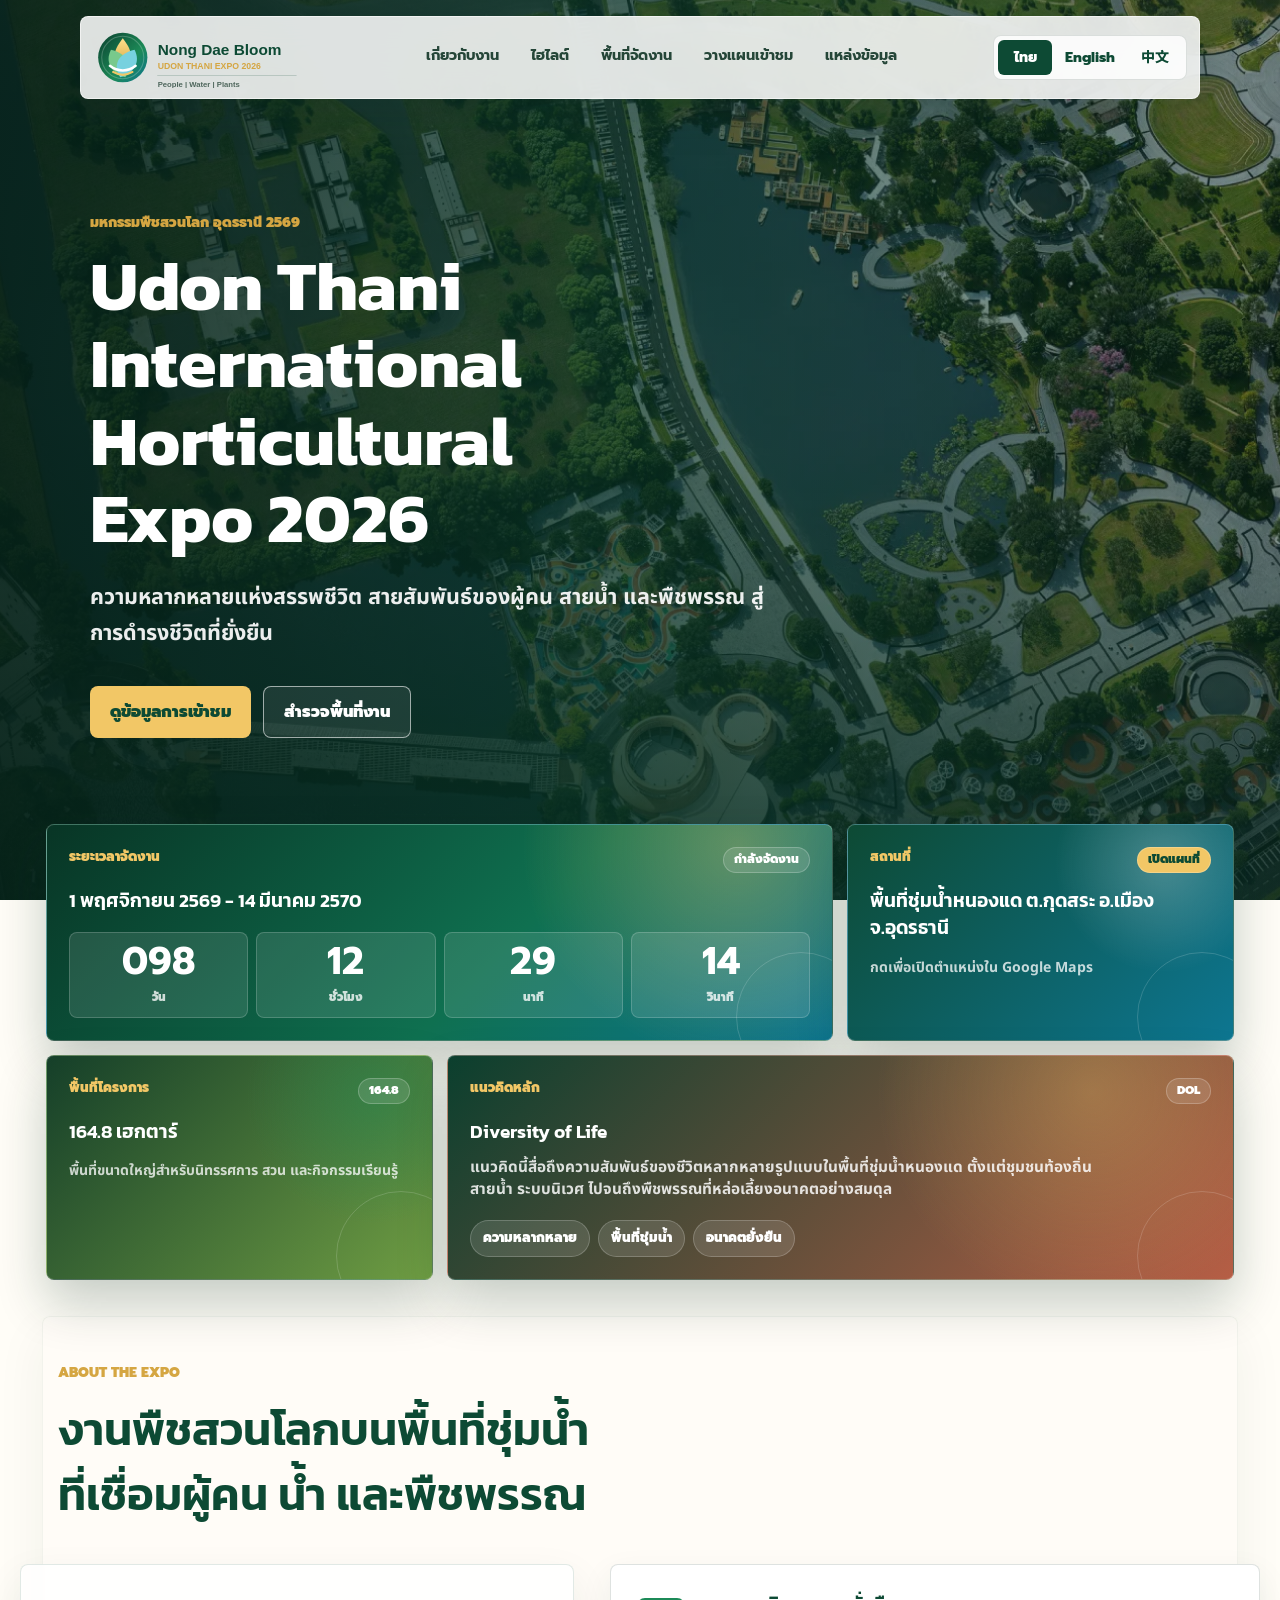
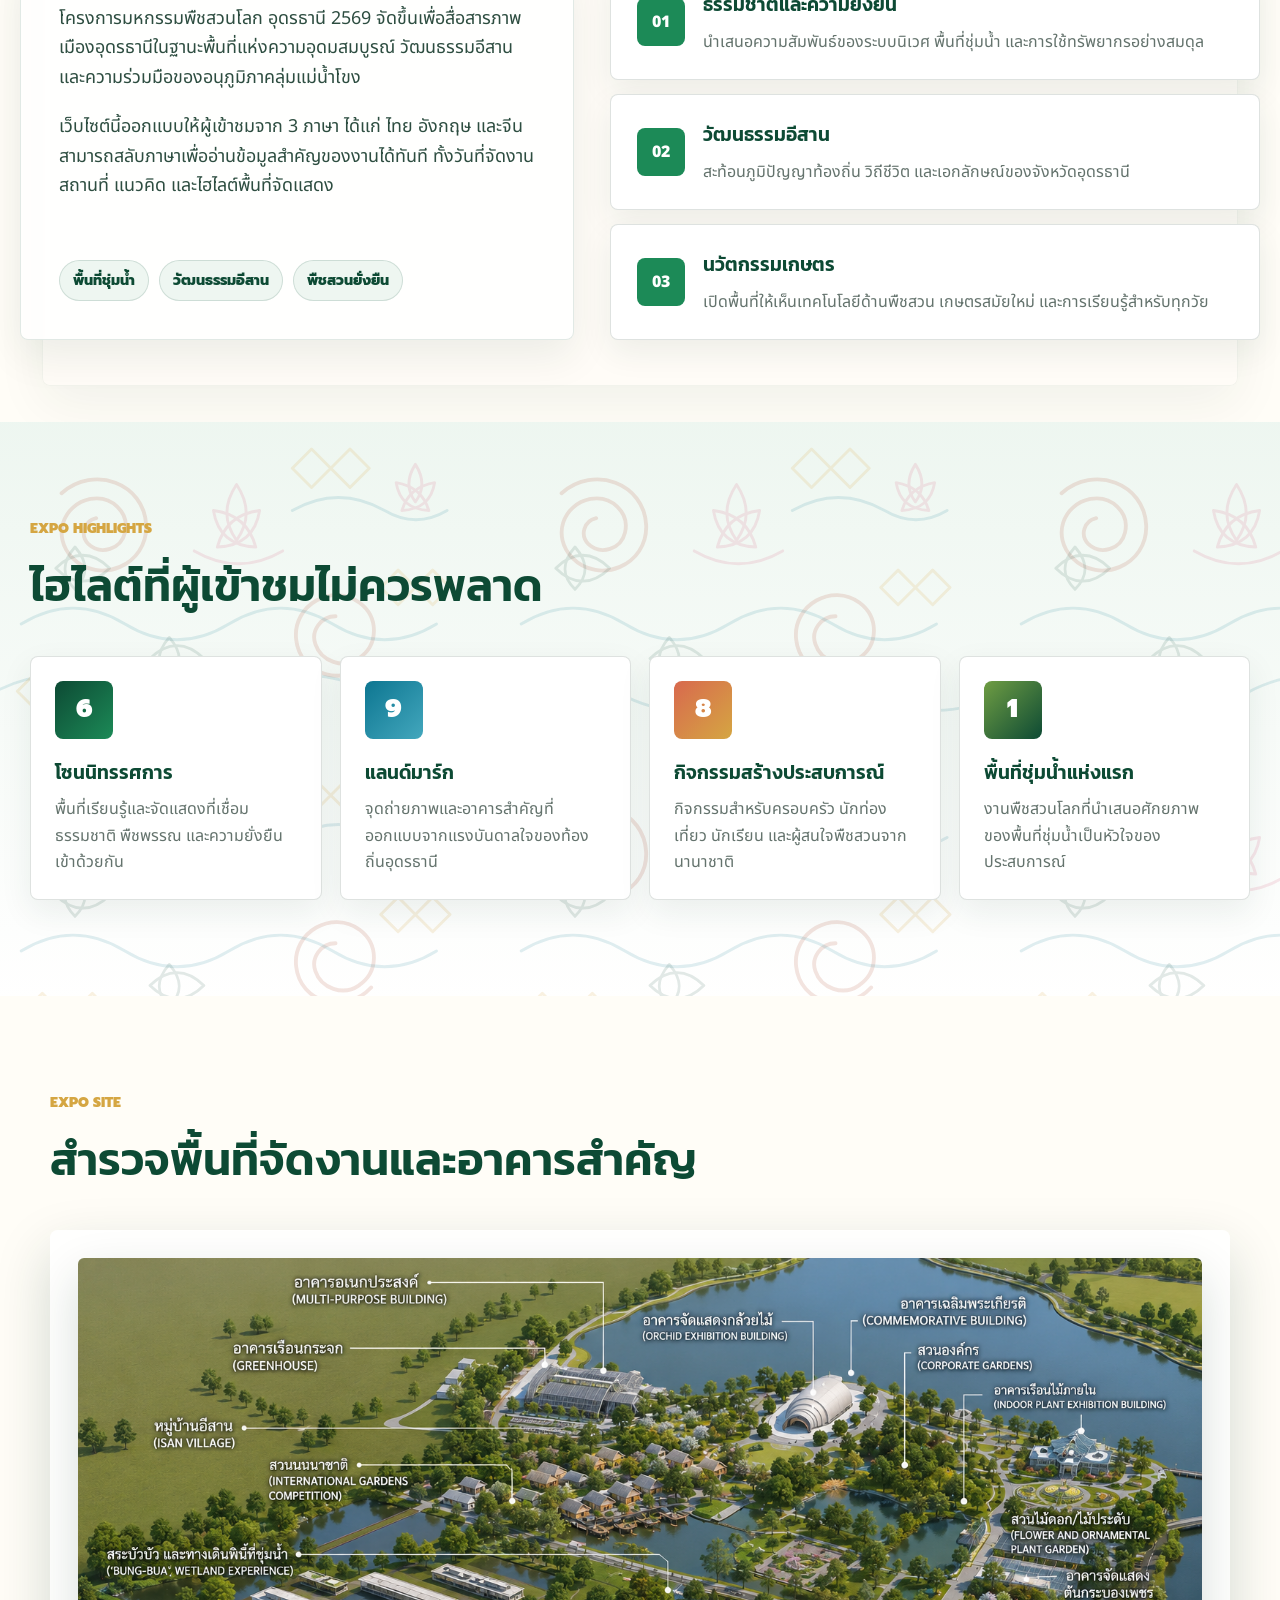
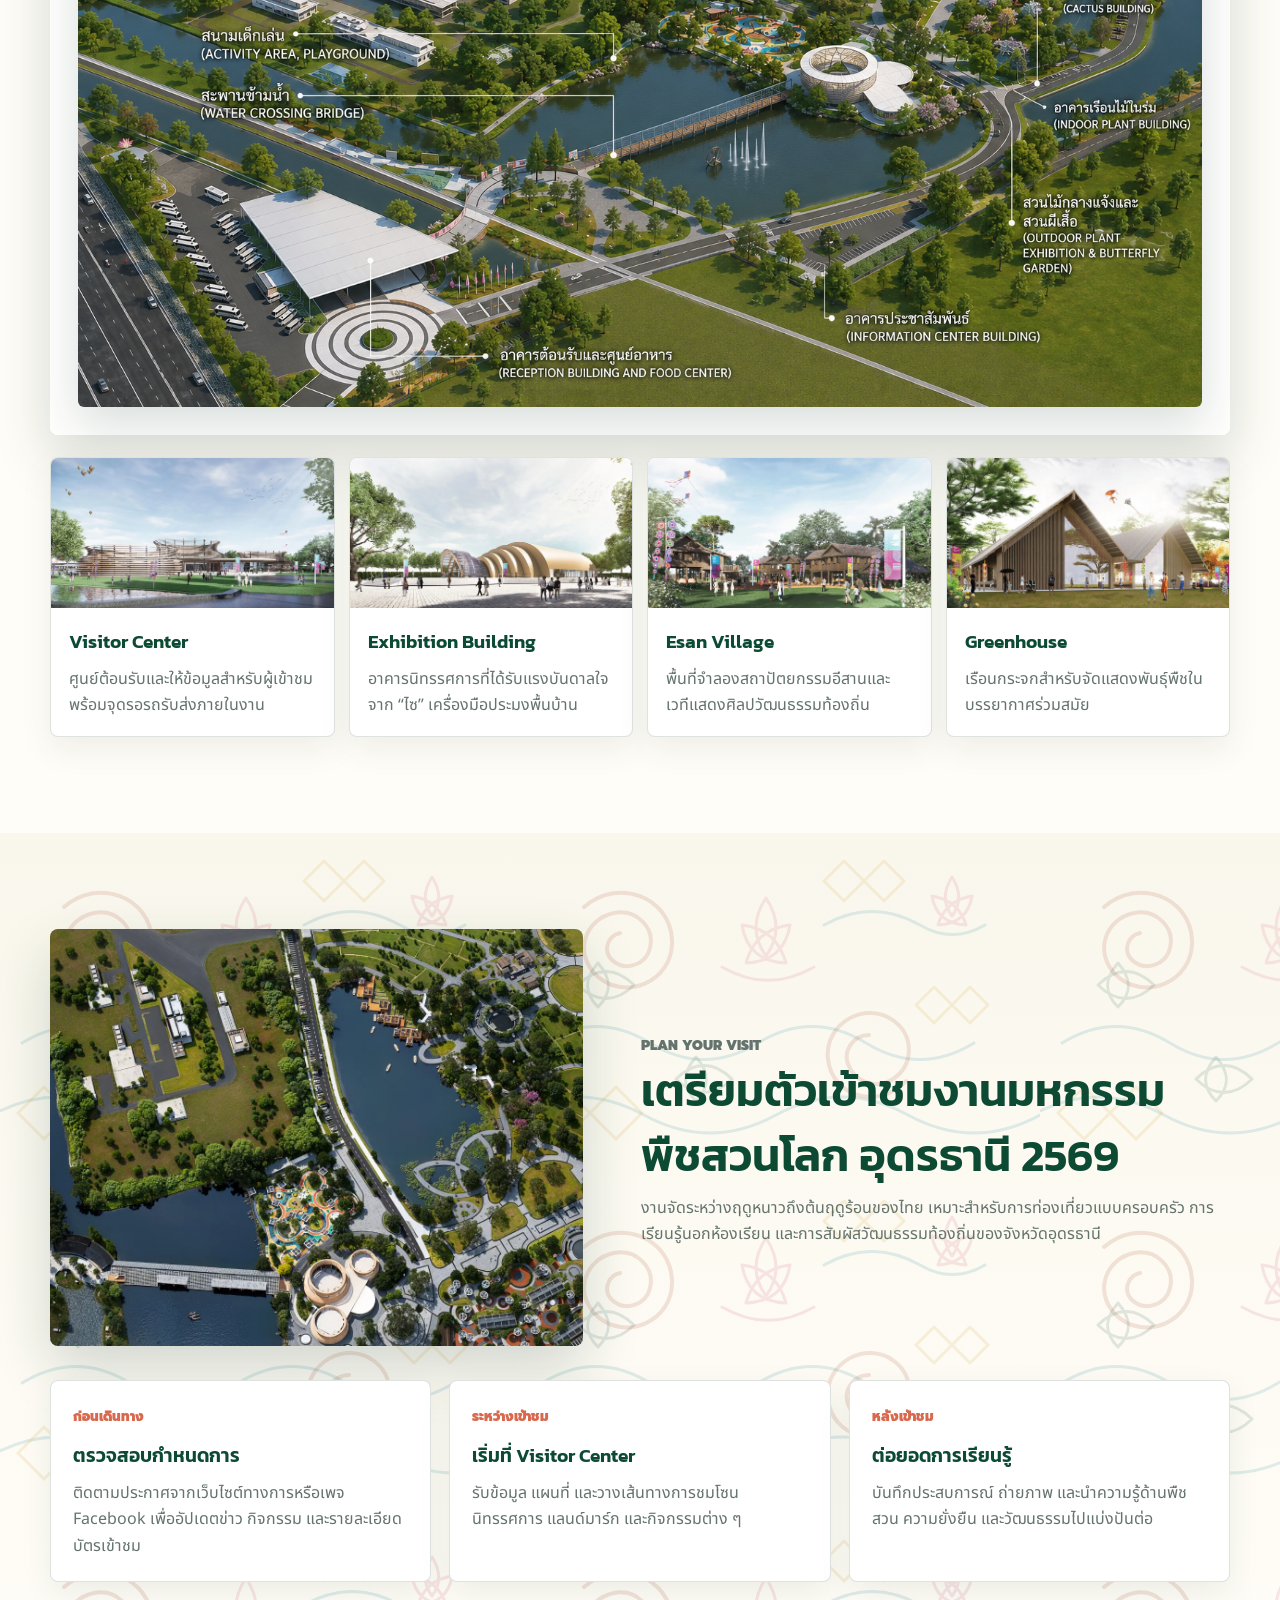
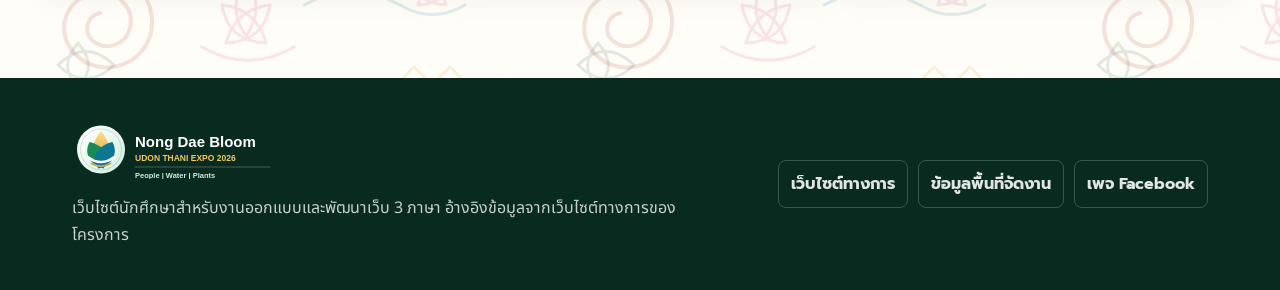
==== index.html @ 2f369639 "Initial Udon Thani Expo website" ====
<!DOCTYPE html>
<html lang="th">
<head>
  <meta charset="UTF-8">
  <meta name="viewport" content="width=device-width, initial-scale=1.0">
  <meta name="description" content="Udon Thani International Horticultural Expo 2026 multilingual student website">
  <title>Udon Thani International Horticultural Expo 2026</title>
  <link rel="icon" href="assets/brand-mark.svg">
  <link rel="preconnect" href="https://fonts.googleapis.com">
  <link rel="preconnect" href="https://fonts.gstatic.com" crossorigin>
  <link href="https://fonts.googleapis.com/css2?family=Kanit:wght@400;500;600;700;800&family=Noto+Sans+SC:wght@400;500;700;900&family=Noto+Sans+Thai:wght@400;500;700;900&family=Prompt:wght@400;500;600;700;800&display=swap" rel="stylesheet">
  <link rel="stylesheet" href="style.css">
</head>
<body>
  <header class="site-header">
    <nav class="nav-shell" aria-label="Main navigation">
      <a class="brand" href="#home" aria-label="Udon Thani Expo 2026">
        <img src="assets/brand-logo.svg" alt="Nong Dae Bloom Udon Thani Expo 2026 logo">
      </a>

      <input class="nav-toggle" type="checkbox" id="nav-toggle" aria-label="Toggle menu">
      <label class="nav-toggle-button" for="nav-toggle" aria-hidden="true">
        <span></span>
        <span></span>
        <span></span>
      </label>

      <div class="nav-panel">
        <a href="#about" data-i18n="navAbout">เกี่ยวกับงาน</a>
        <a href="#highlights" data-i18n="navHighlights">ไฮไลต์</a>
        <a href="#site" data-i18n="navSite">พื้นที่จัดงาน</a>
        <a href="#visit" data-i18n="navVisit">วางแผนเข้าชม</a>
        <a href="#sources" data-i18n="navSources">แหล่งข้อมูล</a>
      </div>

      <div class="language-switch" aria-label="Language switcher">
        <button class="lang-btn active" type="button" data-lang="th">ไทย</button>
        <button class="lang-btn" type="button" data-lang="en">English</button>
        <button class="lang-btn" type="button" data-lang="zh">中文</button>
      </div>
    </nav>
  </header>

  <main id="home">
    <section class="hero" aria-labelledby="hero-title">
      <picture>
        <img class="hero-bg" src="assets/banner-03.webp" alt="Aerial view of Udon Thani Expo 2026 garden site">
      </picture>
      <div class="hero-overlay"></div>
      <div class="hero-content">
        <p class="eyebrow" data-i18n="heroEyebrow">มหกรรมพืชสวนโลก อุดรธานี 2569</p>
        <h1 id="hero-title" data-i18n="heroTitle">Udon Thani International Horticultural Expo 2026</h1>
        <p class="hero-lead" data-i18n="heroLead">ความหลากหลายแห่งสรรพชีวิต สายสัมพันธ์ของผู้คน สายน้ำ และพืชพรรณ สู่การดำรงชีวิตที่ยั่งยืน</p>
        <div class="hero-actions">
          <a class="primary-action" href="#visit" data-i18n="heroCta">ดูข้อมูลการเข้าชม</a>
          <a class="secondary-action" href="#site" data-i18n="heroCta2">สำรวจพื้นที่งาน</a>
        </div>
      </div>
    </section>

    <section class="quick-facts" aria-label="Key facts">
      <article class="fact-card countdown-card">
        <div class="fact-topline">
          <span class="fact-kicker" data-i18n="factDateLabel">ระยะเวลาจัดงาน</span>
          <span class="fact-badge" data-i18n="countdownStatusUpcoming">นับถอยหลัง</span>
        </div>
        <strong class="fact-title" data-i18n="factDate">1 พฤศจิกายน 2569 - 14 มีนาคม 2570</strong>
        <div class="countdown-grid" aria-live="polite">
          <div>
            <strong id="count-days">000</strong>
            <span data-i18n="countdownDays">วัน</span>
          </div>
          <div>
            <strong id="count-hours">00</strong>
            <span data-i18n="countdownHours">ชั่วโมง</span>
          </div>
          <div>
            <strong id="count-minutes">00</strong>
            <span data-i18n="countdownMinutes">นาที</span>
          </div>
          <div>
            <strong id="count-seconds">00</strong>
            <span data-i18n="countdownSeconds">วินาที</span>
          </div>
        </div>
      </article>
      <a class="fact-card map-fact" href="https://www.google.com/maps/search/?api=1&query=17.4587795648429,102.79612788910042" target="_blank" rel="noopener" aria-label="Open Nong Dae wetland location in Google Maps">
        <div class="fact-topline">
          <span class="fact-kicker" data-i18n="factPlaceLabel">สถานที่</span>
          <span class="fact-badge map-badge" data-i18n="mapBadge">เปิดแผนที่</span>
        </div>
        <strong class="fact-title" data-i18n="factPlace">พื้นที่ชุ่มน้ำหนองแด ต.กุดสระ อ.เมือง จ.อุดรธานี</strong>
        <span class="fact-hint" data-i18n="mapHint">กดเพื่อเปิดตำแหน่งใน Google Maps</span>
      </a>
      <article class="fact-card area-fact">
        <div class="fact-topline">
          <span class="fact-kicker" data-i18n="factAreaLabel">พื้นที่โครงการ</span>
          <span class="fact-mark">164.8</span>
        </div>
        <strong class="fact-title" data-i18n="factArea">164.8 เฮกตาร์</strong>
        <span class="fact-hint" data-i18n="areaHint">พื้นที่ขนาดใหญ่สำหรับนิทรรศการ สวน และกิจกรรมเรียนรู้</span>
      </article>
      <article class="fact-card theme-fact">
        <div class="fact-topline">
          <span class="fact-kicker" data-i18n="factThemeLabel">แนวคิดหลัก</span>
          <span class="fact-mark">DOL</span>
        </div>
        <strong class="fact-title" data-i18n="factTheme">Diversity of Life</strong>
        <span class="fact-hint" data-i18n="themeHint">ผู้คน สายน้ำ และพืชพรรณ อยู่ร่วมกันอย่างยั่งยืน</span>
        <div class="theme-points" aria-label="Theme keywords">
          <span data-i18n="themePoint1">ความหลากหลาย</span>
          <span data-i18n="themePoint2">พื้นที่ชุ่มน้ำ</span>
          <span data-i18n="themePoint3">อนาคตยั่งยืน</span>
        </div>
      </article>
    </section>

    <section id="about" class="section about-section">
      <div class="section-heading">
        <p class="eyebrow" data-i18n="aboutEyebrow">About the Expo</p>
        <h2 data-i18n="aboutTitle">งานพืชสวนโลกบนพื้นที่ชุ่มน้ำที่เชื่อมผู้คน น้ำ และพืชพรรณ</h2>
      </div>
      <div class="about-grid">
        <div class="about-copy">
          <p data-i18n="aboutBody1">โครงการมหกรรมพืชสวนโลก อุดรธานี 2569 จัดขึ้นเพื่อสื่อสารภาพเมืองอุดรธานีในฐานะพื้นที่แห่งความอุดมสมบูรณ์ วัฒนธรรมอีสาน และความร่วมมือของอนุภูมิภาคลุ่มแม่น้ำโขง</p>
          <p data-i18n="aboutBody2">เว็บไซต์นี้ออกแบบให้ผู้เข้าชมจาก 3 ภาษา ได้แก่ ไทย อังกฤษ และจีน สามารถสลับภาษาเพื่ออ่านข้อมูลสำคัญของงานได้ทันที ทั้งวันที่จัดงาน สถานที่ แนวคิด และไฮไลต์พื้นที่จัดแสดง</p>
          <div class="about-tags" aria-label="About keywords">
            <span data-i18n="aboutTag1">พื้นที่ชุ่มน้ำ</span>
            <span data-i18n="aboutTag2">วัฒนธรรมอีสาน</span>
            <span data-i18n="aboutTag3">พืชสวนยั่งยืน</span>
          </div>
        </div>
        <div class="mission-list" aria-label="Expo mission">
          <div>
            <span>01</span>
            <strong data-i18n="mission1Title">ธรรมชาติและความยั่งยืน</strong>
            <p data-i18n="mission1Body">นำเสนอความสัมพันธ์ของระบบนิเวศ พื้นที่ชุ่มน้ำ และการใช้ทรัพยากรอย่างสมดุล</p>
          </div>
          <div>
            <span>02</span>
            <strong data-i18n="mission2Title">วัฒนธรรมอีสาน</strong>
            <p data-i18n="mission2Body">สะท้อนภูมิปัญญาท้องถิ่น วิถีชีวิต และเอกลักษณ์ของจังหวัดอุดรธานี</p>
          </div>
          <div>
            <span>03</span>
            <strong data-i18n="mission3Title">นวัตกรรมเกษตร</strong>
            <p data-i18n="mission3Body">เปิดพื้นที่ให้เห็นเทคโนโลยีด้านพืชสวน เกษตรสมัยใหม่ และการเรียนรู้สำหรับทุกวัย</p>
          </div>
        </div>
      </div>
    </section>

    <section id="highlights" class="section highlights-section">
      <div class="section-heading">
        <p class="eyebrow" data-i18n="highlightEyebrow">Expo Highlights</p>
        <h2 data-i18n="highlightTitle">ไฮไลต์ที่ผู้เข้าชมไม่ควรพลาด</h2>
      </div>
      <div class="highlight-grid">
        <article class="feature-card">
          <span class="feature-icon">6</span>
          <h3 data-i18n="feature1Title">โซนนิทรรศการ</h3>
          <p data-i18n="feature1Body">พื้นที่เรียนรู้และจัดแสดงที่เชื่อมธรรมชาติ พืชพรรณ และความยั่งยืนเข้าด้วยกัน</p>
        </article>
        <article class="feature-card">
          <span class="feature-icon">9</span>
          <h3 data-i18n="feature2Title">แลนด์มาร์ก</h3>
          <p data-i18n="feature2Body">จุดถ่ายภาพและอาคารสำคัญที่ออกแบบจากแรงบันดาลใจของท้องถิ่นอุดรธานี</p>
        </article>
        <article class="feature-card">
          <span class="feature-icon">8</span>
          <h3 data-i18n="feature3Title">กิจกรรมสร้างประสบการณ์</h3>
          <p data-i18n="feature3Body">กิจกรรมสำหรับครอบครัว นักท่องเที่ยว นักเรียน และผู้สนใจพืชสวนจากนานาชาติ</p>
        </article>
        <article class="feature-card">
          <span class="feature-icon">1</span>
          <h3 data-i18n="feature4Title">พื้นที่ชุ่มน้ำแห่งแรก</h3>
          <p data-i18n="feature4Body">งานพืชสวนโลกที่นำเสนอศักยภาพของพื้นที่ชุ่มน้ำเป็นหัวใจของประสบการณ์</p>
        </article>
      </div>
    </section>

    <section id="site" class="section site-section">
      <div class="section-heading">
        <p class="eyebrow" data-i18n="siteEyebrow">Expo Site</p>
        <h2 data-i18n="siteTitle">สำรวจพื้นที่จัดงานและอาคารสำคัญ</h2>
      </div>
      <div class="site-layout">
        <figure class="map-panel official-map-panel" aria-label="Udon Thani Expo 2026 site map">
          <img
            class="zoomable-image map-image"
            id="expo-map-image"
            src="assets/expo-map-th.png"
            data-map-th="assets/expo-map-th.png"
            data-map-en="assets/expo-map-en.png"
            data-map-zh="assets/expo-map-zh.png"
            sizes="(max-width: 760px) 92vw, 1220px"
            alt="Official Udon Thani Expo 2026 annotated site map"
          >
        </figure>
        <div class="place-list">
          <article>
            <img class="zoomable-image" src="assets/point1.webp" alt="Visitor Center">
            <div>
              <h3 data-i18n="place1Title">Visitor Center</h3>
              <p data-i18n="place1Body">ศูนย์ต้อนรับและให้ข้อมูลสำหรับผู้เข้าชม พร้อมจุดรอรถรับส่งภายในงาน</p>
            </div>
          </article>
          <article>
            <img class="zoomable-image" src="assets/point3.webp" alt="Exhibition Building">
            <div>
              <h3 data-i18n="place2Title">Exhibition Building</h3>
              <p data-i18n="place2Body">อาคารนิทรรศการที่ได้รับแรงบันดาลใจจาก “ไซ” เครื่องมือประมงพื้นบ้าน</p>
            </div>
          </article>
          <article>
            <img class="zoomable-image" src="assets/point4.webp" alt="Esan Village">
            <div>
              <h3 data-i18n="place3Title">Esan Village</h3>
              <p data-i18n="place3Body">พื้นที่จำลองสถาปัตยกรรมอีสานและเวทีแสดงศิลปวัฒนธรรมท้องถิ่น</p>
            </div>
          </article>
          <article>
            <img class="zoomable-image" src="assets/point6.webp" alt="Greenhouse">
            <div>
              <h3 data-i18n="place4Title">Greenhouse</h3>
              <p data-i18n="place4Body">เรือนกระจกสำหรับจัดแสดงพันธุ์พืชในบรรยากาศร่วมสมัย</p>
            </div>
          </article>
        </div>
      </div>
    </section>

    <section id="visit" class="section visit-section">
      <div class="visit-banner">
        <img class="zoomable-image" src="assets/banner-03.webp" alt="Udon Thani Expo garden and architecture">
        <div>
          <p class="eyebrow" data-i18n="visitEyebrow">Plan Your Visit</p>
          <h2 data-i18n="visitTitle">เตรียมตัวเข้าชมงานมหกรรมพืชสวนโลก อุดรธานี 2569</h2>
          <p data-i18n="visitBody">งานจัดระหว่างฤดูหนาวถึงต้นฤดูร้อนของไทย เหมาะสำหรับการท่องเที่ยวแบบครอบครัว การเรียนรู้นอกห้องเรียน และการสัมผัสวัฒนธรรมท้องถิ่นของจังหวัดอุดรธานี</p>
        </div>
      </div>
      <div class="timeline-grid">
        <article>
          <span data-i18n="timeline1Label">ก่อนเดินทาง</span>
          <h3 data-i18n="timeline1Title">ตรวจสอบกำหนดการ</h3>
          <p data-i18n="timeline1Body">ติดตามประกาศจากเว็บไซต์ทางการหรือเพจ Facebook เพื่ออัปเดตข่าว กิจกรรม และรายละเอียดบัตรเข้าชม</p>
        </article>
        <article>
          <span data-i18n="timeline2Label">ระหว่างเข้าชม</span>
          <h3 data-i18n="timeline2Title">เริ่มที่ Visitor Center</h3>
          <p data-i18n="timeline2Body">รับข้อมูล แผนที่ และวางเส้นทางการชมโซนนิทรรศการ แลนด์มาร์ก และกิจกรรมต่าง ๆ</p>
        </article>
        <article>
          <span data-i18n="timeline3Label">หลังเข้าชม</span>
          <h3 data-i18n="timeline3Title">ต่อยอดการเรียนรู้</h3>
          <p data-i18n="timeline3Body">บันทึกประสบการณ์ ถ่ายภาพ และนำความรู้ด้านพืชสวน ความยั่งยืน และวัฒนธรรมไปแบ่งปันต่อ</p>
        </article>
      </div>
    </section>
  </main>

  <footer id="sources" class="site-footer">
    <div>
      <img src="assets/brand-logo-light.svg" alt="Nong Dae Bloom Udon Thani Expo 2026 logo">
      <p data-i18n="footerText">เว็บไซต์นักศึกษาสำหรับงานออกแบบและพัฒนาเว็บ 3 ภาษา อ้างอิงข้อมูลจากเว็บไซต์ทางการของโครงการ</p>
    </div>
    <nav aria-label="Reference links">
      <a href="https://udonthaniexpo2026.com/" target="_blank" rel="noopener" data-i18n="sourceOfficial">เว็บไซต์ทางการ</a>
      <a href="https://udonthaniexpo2026.com/exposite" target="_blank" rel="noopener" data-i18n="sourceMap">ข้อมูลพื้นที่จัดงาน</a>
      <a href="https://www.facebook.com/profile.php?id=100083286131946" target="_blank" rel="noopener" data-i18n="sourceFacebook">เพจ Facebook</a>
    </nav>
  </footer>

  <div class="image-lightbox" id="image-lightbox" aria-hidden="true" role="dialog" aria-label="Image preview">
    <button class="lightbox-close" type="button" aria-label="Close image preview">×</button>
    <figure class="lightbox-panel">
      <div class="lightbox-image-wrap">
        <img id="lightbox-image" src="" alt="">
      </div>
      <figcaption id="lightbox-caption"></figcaption>
    </figure>
  </div>

  <script src="script.js"></script>
</body>
</html>
---- style.css ----
:root {
  --forest: #0d4a34;
  --leaf: #1c8a57;
  --moss: #6f9d43;
  --gold: #d5a642;
  --sun: #f2c766;
  --water: #0d7691;
  --coral: #d8694e;
  --ink: #173125;
  --muted: #64736d;
  --paper: #fffdf7;
  --mist: #edf6f0;
  --line: rgba(23, 49, 37, 0.14);
  --shadow: 0 22px 55px rgba(12, 51, 38, 0.18);
  --font-body: "Noto Sans Thai", "Noto Sans SC", "Segoe UI", Arial, sans-serif;
  --font-heading: "Kanit", "Noto Sans Thai", "Noto Sans SC", sans-serif;
  --font-ui: "Prompt", "Noto Sans Thai", "Noto Sans SC", sans-serif;
  --udon-pattern: url("assets/udon-pattern.svg");
}

* {
  box-sizing: border-box;
}

html {
  scroll-behavior: smooth;
}

body {
  margin: 0;
  color: var(--ink);
  background: var(--paper);
  background-image: var(--udon-pattern), linear-gradient(180deg, #fffdf7 0%, #f7f8ee 48%, #fffdf7 100%);
  background-attachment: fixed;
  background-size: 520px 340px, auto;
  font-family: var(--font-body);
  line-height: 1.65;
  letter-spacing: 0;
}

img {
  display: block;
  max-width: 100%;
}

.zoomable-image {
  cursor: zoom-in;
}

a {
  color: inherit;
  text-decoration: none;
}

button {
  font: inherit;
}

.site-header {
  position: fixed;
  top: 0;
  left: 0;
  right: 0;
  z-index: 20;
  padding: 16px clamp(16px, 4vw, 56px);
  transition: transform 0.32s ease, padding 0.24s ease;
  will-change: transform;
}

.site-header.header-hidden {
  transform: translateY(calc(-100% - 18px));
}

.site-header.header-scrolled {
  padding-top: 10px;
  padding-bottom: 10px;
}

.nav-shell {
  display: grid;
  grid-template-columns: auto 1fr auto;
  align-items: center;
  gap: 18px;
  max-width: 1120px;
  margin: 0 auto;
  padding: 10px 12px;
  border: 1px solid rgba(255, 255, 255, 0.58);
  border-radius: 8px;
  background: rgba(255, 255, 255, 0.86);
  box-shadow: 0 18px 42px rgba(15, 44, 34, 0.14);
  backdrop-filter: blur(18px);
  transition: background 0.24s ease, box-shadow 0.24s ease, transform 0.24s ease;
}

.site-header.header-scrolled .nav-shell {
  background: rgba(255, 255, 255, 0.94);
  box-shadow: 0 12px 30px rgba(15, 44, 34, 0.18);
}

.brand img {
  width: 236px;
  height: auto;
}

.nav-panel {
  display: flex;
  justify-content: center;
  align-items: center;
  gap: clamp(12px, 2vw, 24px);
  color: #254638;
  font-family: var(--font-ui);
  font-size: 0.9rem;
  font-weight: 700;
}

.nav-panel a {
  padding: 8px 4px;
  border-bottom: 2px solid transparent;
  border-radius: 6px;
}

.nav-panel a:hover,
.nav-panel a:focus-visible {
  border-color: var(--gold);
  color: var(--forest);
}

.language-switch {
  display: flex;
  align-items: center;
  gap: 4px;
  padding: 4px;
  border: 1px solid var(--line);
  border-radius: 8px;
  background: rgba(255, 255, 255, 0.82);
}

.lang-btn {
  min-width: 54px;
  min-height: 34px;
  padding: 6px 9px;
  border: 0;
  border-radius: 6px;
  color: var(--forest);
  background: transparent;
  font-family: var(--font-ui);
  font-size: 0.88rem;
  font-weight: 800;
  cursor: pointer;
}

.lang-btn.active,
.lang-btn:hover,
.lang-btn:focus-visible {
  color: #fff;
  background: var(--forest);
}

.nav-toggle,
.nav-toggle-button {
  display: none;
}

.hero {
  position: relative;
  min-height: 100vh;
  min-height: 100svh;
  display: flex;
  align-items: center;
  overflow: hidden;
  padding: 140px clamp(20px, 7vw, 96px) 90px;
  color: #fff;
  background: #092b1f;
}

.hero-bg,
.hero picture {
  position: absolute;
  inset: 0;
  width: 100%;
  height: 100%;
}

.hero-bg {
  object-fit: cover;
  object-position: center 48%;
  transform: scale(1.01);
}

.hero-overlay {
  position: absolute;
  inset: 0;
  background:
    linear-gradient(90deg, rgba(5, 34, 25, 0.88) 0%, rgba(8, 53, 39, 0.68) 45%, rgba(8, 46, 38, 0.28) 100%),
    linear-gradient(0deg, rgba(6, 35, 25, 0.76), rgba(6, 35, 25, 0.16) 50%);
}

.hero-content {
  position: relative;
  z-index: 1;
  width: min(720px, 100%);
}

.eyebrow {
  margin: 0 0 12px;
  color: var(--gold);
  font-family: var(--font-ui);
  font-size: 0.86rem;
  font-weight: 900;
  text-transform: uppercase;
}

.hero h1 {
  max-width: 820px;
  margin: 0;
  font-family: var(--font-heading);
  font-size: clamp(2.3rem, 5.5vw, 4.8rem);
  font-weight: 700;
  line-height: 1.1;
  text-wrap: balance;
}

.hero-lead {
  max-width: 680px;
  margin: 24px 0 0;
  color: rgba(255, 255, 255, 0.92);
  font-family: var(--font-body);
  font-size: clamp(1rem, 2vw, 1.35rem);
  font-weight: 700;
}

.hero-actions {
  display: flex;
  flex-wrap: wrap;
  gap: 12px;
  margin-top: 34px;
}

.primary-action,
.secondary-action {
  display: inline-flex;
  align-items: center;
  justify-content: center;
  min-height: 48px;
  padding: 12px 20px;
  border-radius: 8px;
  font-family: var(--font-ui);
  font-weight: 900;
}

.primary-action {
  color: var(--forest);
  background: var(--sun);
}

.secondary-action {
  color: #fff;
  border: 1px solid rgba(255, 255, 255, 0.58);
  background: rgba(255, 255, 255, 0.08);
}

.quick-facts {
  display: grid;
  grid-template-columns: 1fr 1fr 1fr;
  max-width: 1220px;
  gap: 14px;
  margin: -76px auto 0;
  position: relative;
  z-index: 3;
  padding: 0 clamp(16px, 4vw, 0px);
}

.fact-card {
  position: relative;
  min-height: 204px;
  overflow: hidden;
  padding: 22px;
  border: 1px solid rgba(255, 255, 255, 0.22);
  border-radius: 8px;
  color: #fff;
  background:
    radial-gradient(circle at top right, rgba(242, 199, 102, 0.22), transparent 34%),
    linear-gradient(135deg, #0b3f2e, #0d6244);
  box-shadow: 0 22px 50px rgba(8, 47, 34, 0.24);
}

.fact-card::after {
  content: "";
  position: absolute;
  right: -34px;
  bottom: -42px;
  width: 128px;
  height: 128px;
  border: 1px solid rgba(255, 255, 255, 0.16);
  border-radius: 50%;
}

.fact-topline {
  position: relative;
  z-index: 1;
  display: flex;
  align-items: flex-start;
  justify-content: space-between;
  gap: 12px;
  margin-bottom: 14px;
}

.fact-kicker,
.fact-badge,
.fact-mark,
.fact-hint,
.countdown-grid span {
  display: block;
  font-weight: 900;
}

.fact-kicker {
  color: var(--sun);
  font-family: var(--font-ui);
  font-size: 0.82rem;
}

.fact-badge,
.fact-mark {
  flex: none;
  padding: 6px 10px;
  border: 1px solid rgba(255, 255, 255, 0.22);
  border-radius: 999px;
  color: #fff;
  background: rgba(255, 255, 255, 0.12);
  font-family: var(--font-ui);
  font-size: 0.74rem;
  line-height: 1;
}

.fact-title {
  position: relative;
  z-index: 1;
  display: block;
  color: #fff;
  font-family: var(--font-heading);
  font-weight: 600;
  font-size: clamp(1rem, 1.45vw, 1.26rem);
  line-height: 1.48;
}

.fact-hint {
  position: relative;
  z-index: 1;
  margin-top: 16px;
  color: rgba(255, 255, 255, 0.76);
  font-size: 0.88rem;
  font-weight: 700;
  line-height: 1.45;
}

.countdown-card {
  grid-column: span 2;
  background:
    radial-gradient(circle at 88% 10%, rgba(242, 199, 102, 0.36), transparent 30%),
    linear-gradient(135deg, #083525, #0f7050 58%, #0d7691);
}

.map-fact {
  grid-column: 3;
}

.area-fact {
  grid-column: 1;
}

.theme-fact {
  grid-column: span 2;
}

.countdown-grid {
  position: relative;
  z-index: 1;
  display: grid;
  grid-template-columns: repeat(4, minmax(0, 1fr));
  gap: 8px;
  margin-top: 18px;
}

.countdown-grid div {
  min-width: 0;
  padding: 10px 8px;
  border: 1px solid rgba(255, 255, 255, 0.18);
  border-radius: 8px;
  background: rgba(255, 255, 255, 0.11);
  text-align: center;
}

.countdown-grid strong {
  display: block;
  color: #fff;
  font-family: var(--font-ui);
  font-size: clamp(1.55rem, 3vw, 2.35rem);
  line-height: 1;
  font-variant-numeric: tabular-nums;
}

.countdown-grid span {
  margin-top: 7px;
  color: rgba(255, 255, 255, 0.78);
  font-family: var(--font-ui);
  font-size: 0.72rem;
}

.map-fact {
  cursor: pointer;
  background:
    radial-gradient(circle at 82% 18%, rgba(255, 255, 255, 0.24), transparent 30%),
    linear-gradient(135deg, #0d4a34, #0d7691);
  transition: transform 0.2s ease, box-shadow 0.2s ease;
}

.map-fact:hover,
.map-fact:focus-visible {
  transform: translateY(-4px);
  box-shadow: 0 28px 58px rgba(8, 47, 34, 0.32);
}

.map-badge {
  background: var(--sun);
  color: var(--forest);
}

.area-fact {
  background:
    radial-gradient(circle at 85% 18%, rgba(28, 138, 87, 0.42), transparent 34%),
    linear-gradient(135deg, #153f29, #6f9d43);
}

.theme-fact {
  background:
    radial-gradient(circle at 82% 16%, rgba(242, 199, 102, 0.3), transparent 32%),
    linear-gradient(135deg, #0b3f2e, #b65e45);
}

.theme-fact .fact-hint {
  max-width: 650px;
  margin-top: 12px;
  color: rgba(255, 255, 255, 0.84);
  font-size: 0.96rem;
}

.theme-points {
  position: relative;
  z-index: 1;
  display: flex;
  flex-wrap: wrap;
  gap: 8px;
  margin-top: 18px;
}

.theme-points span {
  display: inline-flex;
  align-items: center;
  min-height: 34px;
  padding: 7px 12px;
  border: 1px solid rgba(255, 255, 255, 0.2);
  border-radius: 999px;
  color: #fff;
  background: rgba(255, 255, 255, 0.12);
  font-family: var(--font-ui);
  font-size: 0.82rem;
  font-weight: 900;
}

.section {
  position: relative;
  max-width: 1220px;
  margin: 0 auto;
  padding: 96px clamp(20px, 4vw, 0px);
}

.section-heading {
  position: relative;
  z-index: 1;
  max-width: 780px;
  margin-bottom: 38px;
}

.section-heading h2,
.visit-banner h2 {
  margin: 0;
  color: var(--forest);
  font-family: var(--font-heading);
  font-weight: 600;
  font-size: clamp(1.9rem, 3.55vw, 3.25rem);
  line-height: 1.42;
  text-wrap: balance;
  overflow-wrap: anywhere;
}

.about-grid {
  position: relative;
  z-index: 1;
  display: grid;
  grid-template-columns: minmax(0, 0.92fr) minmax(360px, 1.08fr);
  gap: clamp(22px, 3vw, 36px);
  align-items: stretch;
}

.about-section {
  isolation: isolate;
  max-width: 1280px;
  padding-top: 82px;
  padding-bottom: 82px;
}

.about-section::before {
  content: "";
  position: absolute;
  inset: 36px clamp(16px, 4vw, 42px);
  z-index: 0;
  border-radius: 8px;
  background: rgba(255, 253, 247, 0.74);
  box-shadow: inset 0 0 0 1px rgba(13, 74, 52, 0.05), 0 18px 52px rgba(12, 51, 38, 0.06);
  pointer-events: none;
}

.about-section .section-heading {
  max-width: 860px;
  margin-left: clamp(0px, 3vw, 48px);
}

.about-copy {
  display: flex;
  flex-direction: column;
  justify-content: center;
  color: #2d4d40;
  font-size: 1.12rem;
  min-height: 100%;
  padding: clamp(28px, 3vw, 42px);
  border: 1px solid rgba(13, 74, 52, 0.12);
  border-radius: 8px;
  background: rgba(255, 255, 255, 0.82);
  box-shadow: 0 16px 42px rgba(12, 51, 38, 0.08);
  backdrop-filter: blur(2px);
}

.about-copy p {
  margin: 0 0 20px;
}

.about-copy p:last-child {
  margin-bottom: 0;
}

.about-tags {
  display: flex;
  flex-wrap: wrap;
  gap: 10px;
  margin-top: auto;
  padding-top: 26px;
}

.about-tags span {
  display: inline-flex;
  align-items: center;
  min-height: 36px;
  padding: 8px 13px;
  border: 1px solid rgba(13, 74, 52, 0.14);
  border-radius: 999px;
  color: var(--forest);
  background: rgba(237, 246, 240, 0.9);
  font-family: var(--font-ui);
  font-size: 0.88rem;
  font-weight: 800;
}

.mission-list {
  display: grid;
  grid-template-rows: repeat(3, 1fr);
  gap: 14px;
  min-height: 100%;
}

.mission-list div,
.feature-card,
.place-list article,
.timeline-grid article {
  border: 1px solid var(--line);
  border-radius: 8px;
  background: #fff;
  box-shadow: 0 12px 32px rgba(24, 62, 47, 0.08);
}

.mission-list div {
  display: grid;
  grid-template-columns: auto 1fr;
  align-items: center;
  column-gap: 18px;
  padding: 24px 26px;
}

.mission-list span {
  grid-row: span 2;
  display: grid;
  place-items: center;
  width: 48px;
  height: 48px;
  border-radius: 8px;
  color: #fff;
  background: var(--leaf);
  font-weight: 900;
}

.mission-list strong,
.feature-card h3,
.place-list h3,
.timeline-grid h3 {
  margin: 0;
  color: var(--forest);
  font-family: var(--font-heading);
  font-weight: 600;
  font-size: 1.2rem;
}

.mission-list p,
.feature-card p,
.place-list p,
.timeline-grid p,
.visit-banner p {
  margin: 8px 0 0;
  color: var(--muted);
}

.highlights-section {
  max-width: none;
  background:
    var(--udon-pattern),
    linear-gradient(180deg, rgba(237, 246, 240, 0.96), rgba(255, 255, 255, 0.95));
  background-size: 500px 327px, auto;
}

.highlights-section .section-heading,
.highlight-grid {
  max-width: 1220px;
  margin-left: auto;
  margin-right: auto;
}

.highlight-grid {
  display: grid;
  grid-template-columns: repeat(4, 1fr);
  gap: 18px;
}

.feature-card {
  padding: 24px;
  transition: transform 0.22s ease, box-shadow 0.22s ease, border-color 0.22s ease;
}

.feature-card:hover {
  transform: translateY(-6px);
  border-color: rgba(13, 74, 52, 0.28);
  box-shadow: 0 22px 46px rgba(24, 62, 47, 0.14);
}

.feature-icon {
  display: grid;
  place-items: center;
  width: 58px;
  height: 58px;
  margin-bottom: 18px;
  border-radius: 8px;
  color: #fff;
  background: linear-gradient(135deg, var(--forest), var(--leaf));
  font-family: var(--font-ui);
  font-size: 1.6rem;
  font-weight: 900;
}

.feature-card:nth-child(2) .feature-icon {
  background: linear-gradient(135deg, var(--water), #43a7bd);
}

.feature-card:nth-child(3) .feature-icon {
  background: linear-gradient(135deg, var(--coral), var(--gold));
}

.feature-card:nth-child(4) .feature-icon {
  background: linear-gradient(135deg, var(--moss), var(--forest));
}

.site-layout {
  display: grid;
  grid-template-columns: 1fr;
  gap: 22px;
  align-items: start;
}

.map-panel {
  position: relative;
  margin: 0;
  overflow: hidden;
  border: 0;
  border-radius: 8px;
  background: #102a21;
  box-shadow: var(--shadow);
  transition: transform 0.24s ease, box-shadow 0.24s ease;
}

.map-panel:hover {
  transform: translateY(-5px);
  box-shadow: 0 30px 64px rgba(12, 51, 38, 0.2);
}

.map-panel img {
  width: 100%;
  transition: transform 0.5s ease, filter 0.5s ease;
}

.map-panel:hover img {
  transform: scale(1.012);
  filter: saturate(1.04) contrast(1.02);
}

.official-map-panel {
  max-width: 1220px;
  padding: clamp(14px, 2.4vw, 28px);
  background: rgba(255, 255, 255, 0.92);
}

.official-map-panel img {
  border-radius: 6px;
  box-shadow: 0 18px 48px rgba(12, 51, 38, 0.16);
  image-rendering: auto;
}

.place-list {
  display: grid;
  grid-template-columns: repeat(4, minmax(0, 1fr));
  gap: 14px;
}

.place-list article {
  position: relative;
  display: grid;
  grid-template-columns: 1fr;
  gap: 0;
  min-height: 100%;
  overflow: hidden;
  transition: transform 0.22s ease, box-shadow 0.22s ease, border-color 0.22s ease;
}

.place-list article:hover {
  transform: translateY(-5px);
  border-color: rgba(13, 118, 145, 0.34);
  box-shadow: 0 18px 38px rgba(24, 62, 47, 0.13);
}

.place-list img {
  width: 100%;
  height: 150px;
  min-height: 150px;
  object-fit: cover;
  transition: transform 0.42s ease, filter 0.42s ease;
}

.place-list article:hover img {
  transform: scale(1.08);
  filter: saturate(1.12);
}

.place-list div {
  padding: 18px;
}

.visit-section {
  max-width: none;
  padding-left: 0;
  padding-right: 0;
  background:
    var(--udon-pattern),
    linear-gradient(180deg, rgba(249, 247, 236, 0.96), rgba(255, 253, 247, 0.98));
  background-size: 520px 340px, auto;
}

.visit-banner,
.timeline-grid {
  max-width: 1220px;
  margin-left: auto;
  margin-right: auto;
}

.visit-banner {
  display: grid;
  grid-template-columns: minmax(0, 0.95fr) minmax(320px, 1.05fr);
  gap: clamp(24px, 5vw, 58px);
  align-items: center;
  padding: 0 clamp(20px, 4vw, 0px);
}

.visit-banner img {
  width: 100%;
  aspect-ratio: 1.28;
  object-fit: cover;
  border-radius: 8px;
  box-shadow: var(--shadow);
  transition: transform 0.35s ease, box-shadow 0.35s ease, filter 0.35s ease;
}

.visit-banner img:hover {
  transform: translateY(-6px) scale(1.015);
  filter: saturate(1.1) contrast(1.03);
  box-shadow: 0 30px 64px rgba(12, 51, 38, 0.2);
}

.image-lightbox {
  position: fixed;
  inset: 0;
  z-index: 60;
  display: grid;
  place-items: center;
  padding: 24px;
  background: rgba(4, 27, 20, 0.82);
  opacity: 0;
  pointer-events: none;
  transition: opacity 0.22s ease;
  backdrop-filter: blur(8px);
}

.image-lightbox.open {
  opacity: 1;
  pointer-events: auto;
}

.lightbox-panel {
  width: min(1120px, 94vw);
  max-height: 88vh;
  margin: 0;
  overflow: hidden;
  border: 1px solid rgba(255, 255, 255, 0.24);
  border-radius: 8px;
  background: #fffdf7;
  box-shadow: 0 30px 90px rgba(0, 0, 0, 0.34);
  transform: translateY(12px) scale(0.98);
  transition: transform 0.22s ease;
}

.image-lightbox.open .lightbox-panel {
  transform: translateY(0) scale(1);
}

.lightbox-image-wrap {
  position: relative;
  overflow: hidden;
  background: #fff;
}

.lightbox-panel img {
  width: 100%;
  max-height: calc(88vh - 56px);
  object-fit: contain;
  background: #fff;
}


.lightbox-panel figcaption {
  padding: 14px 18px;
  color: var(--forest);
  font-family: var(--font-ui);
  font-weight: 700;
}

.lightbox-close {
  position: fixed;
  top: 18px;
  right: 18px;
  z-index: 61;
  display: grid;
  place-items: center;
  width: 44px;
  height: 44px;
  border: 1px solid rgba(255, 255, 255, 0.24);
  border-radius: 50%;
  color: #fff;
  background: rgba(13, 74, 52, 0.72);
  font-size: 2rem;
  line-height: 1;
  cursor: pointer;
}

.lightbox-close:hover,
.lightbox-close:focus-visible {
  background: var(--coral);
}

.timeline-grid {
  display: grid;
  grid-template-columns: repeat(3, 1fr);
  gap: 18px;
  margin-top: 34px;
  padding: 0 clamp(20px, 4vw, 0px);
}

.timeline-grid article {
  padding: 22px;
  transition: transform 0.22s ease, box-shadow 0.22s ease, border-color 0.22s ease;
}

.timeline-grid article:hover {
  transform: translateY(-5px);
  border-color: rgba(216, 105, 78, 0.28);
  box-shadow: 0 20px 40px rgba(24, 62, 47, 0.12);
}

.timeline-grid span {
  display: inline-flex;
  margin-bottom: 12px;
  color: var(--coral);
  font-family: var(--font-ui);
  font-size: 0.82rem;
  font-weight: 900;
}

.site-footer {
  display: grid;
  grid-template-columns: minmax(280px, 1fr) auto;
  gap: 32px;
  align-items: center;
  padding: 42px clamp(20px, 6vw, 72px);
  color: #fff;
  background: #092b1f;
}

.site-footer img {
  width: 230px;
  margin-bottom: 16px;
}

.site-footer p {
  max-width: 620px;
  margin: 0;
  color: rgba(255, 255, 255, 0.78);
}

.site-footer nav {
  display: flex;
  flex-wrap: wrap;
  justify-content: flex-end;
  gap: 10px;
}

.site-footer a {
  padding: 10px 12px;
  border: 1px solid rgba(255, 255, 255, 0.2);
  border-radius: 8px;
  color: rgba(255, 255, 255, 0.88);
  font-family: var(--font-ui);
  font-weight: 700;
}

.site-footer a:hover,
.site-footer a:focus-visible {
  color: #092b1f;
  background: var(--sun);
}

@media (max-width: 1080px) {
  .nav-shell {
    grid-template-columns: auto auto auto;
  }

  .nav-toggle-button {
    display: grid;
    gap: 5px;
    width: 42px;
    height: 42px;
    place-content: center;
    border: 1px solid var(--line);
    border-radius: 8px;
    cursor: pointer;
  }

  .nav-toggle-button span {
    display: block;
    width: 20px;
    height: 2px;
    background: var(--forest);
  }

  .nav-panel {
    display: none;
    grid-column: 1 / -1;
    justify-content: flex-start;
    flex-wrap: wrap;
    padding-top: 10px;
    border-top: 1px solid var(--line);
  }

  .nav-toggle:checked ~ .nav-panel {
    display: flex;
  }

  .language-switch {
    justify-self: end;
  }

  .quick-facts,
  .highlight-grid,
  .timeline-grid {
    grid-template-columns: repeat(2, 1fr);
  }

  .countdown-card {
    grid-column: span 2;
  }

  .map-fact,
  .area-fact {
    grid-column: auto;
  }

  .theme-fact {
    grid-column: span 2;
  }

  .about-grid,
  .site-layout,
  .visit-banner {
    grid-template-columns: 1fr;
  }
}

@media (max-width: 720px) {
  .site-header {
    padding: 10px;
  }

  .nav-shell {
    gap: 10px;
    padding: 10px;
  }

  .brand img {
    width: 188px;
  }

  .language-switch {
    grid-column: 1 / -1;
    width: 100%;
  }

  .lang-btn {
    flex: 1;
  }

  .hero {
    min-height: 840px;
    padding: 180px 20px 70px;
  }

  .hero-actions {
    flex-direction: column;
  }

  .primary-action,
  .secondary-action {
    width: 100%;
  }

  .quick-facts,
  .highlight-grid,
  .timeline-grid {
    grid-template-columns: 1fr;
  }

  .quick-facts {
    gap: 10px;
    margin-top: -42px;
    padding: 0 14px;
  }

  .countdown-card {
    grid-column: auto;
  }

  .map-fact,
  .area-fact,
  .theme-fact {
    grid-column: auto;
  }

  .fact-card {
    min-height: 176px;
    padding: 18px;
  }

  .countdown-grid {
    grid-template-columns: repeat(2, minmax(0, 1fr));
  }

  .section {
    padding-top: 72px;
    padding-bottom: 72px;
  }

  .section-heading h2,
  .visit-banner h2 {
    font-size: clamp(1.78rem, 8vw, 2.45rem);
    line-height: 1.38;
  }

  .mission-list div {
    grid-template-columns: 1fr;
  }

  .mission-list span {
    margin-bottom: 14px;
  }

  .place-list article {
    grid-template-columns: 1fr;
  }

  .map-panel {
    overflow: hidden;
  }

  .official-map-panel {
    padding: 10px;
  }


  .place-list img {
    width: 100%;
    height: 190px;
  }

  .place-list div {
    padding: 0 18px 18px;
  }

  .site-footer {
    grid-template-columns: 1fr;
  }

  .site-footer nav {
    justify-content: flex-start;
  }
}
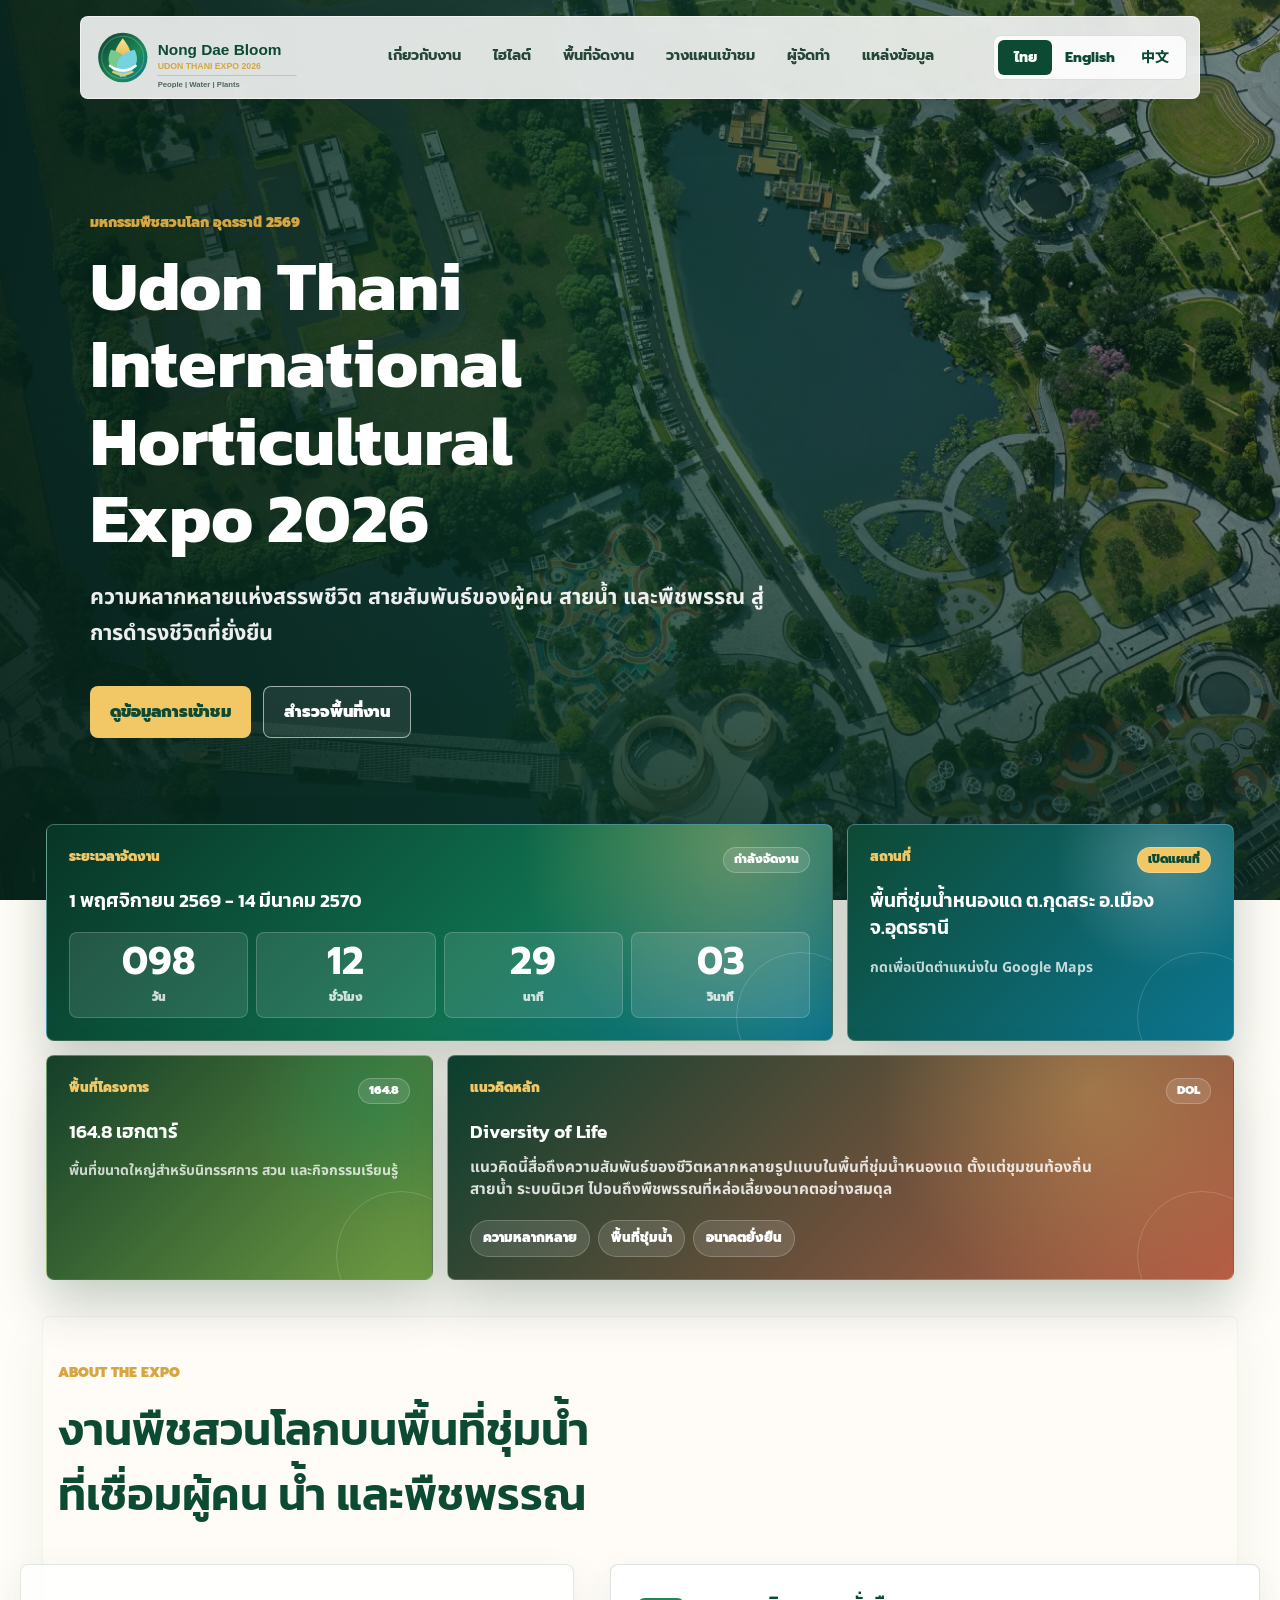
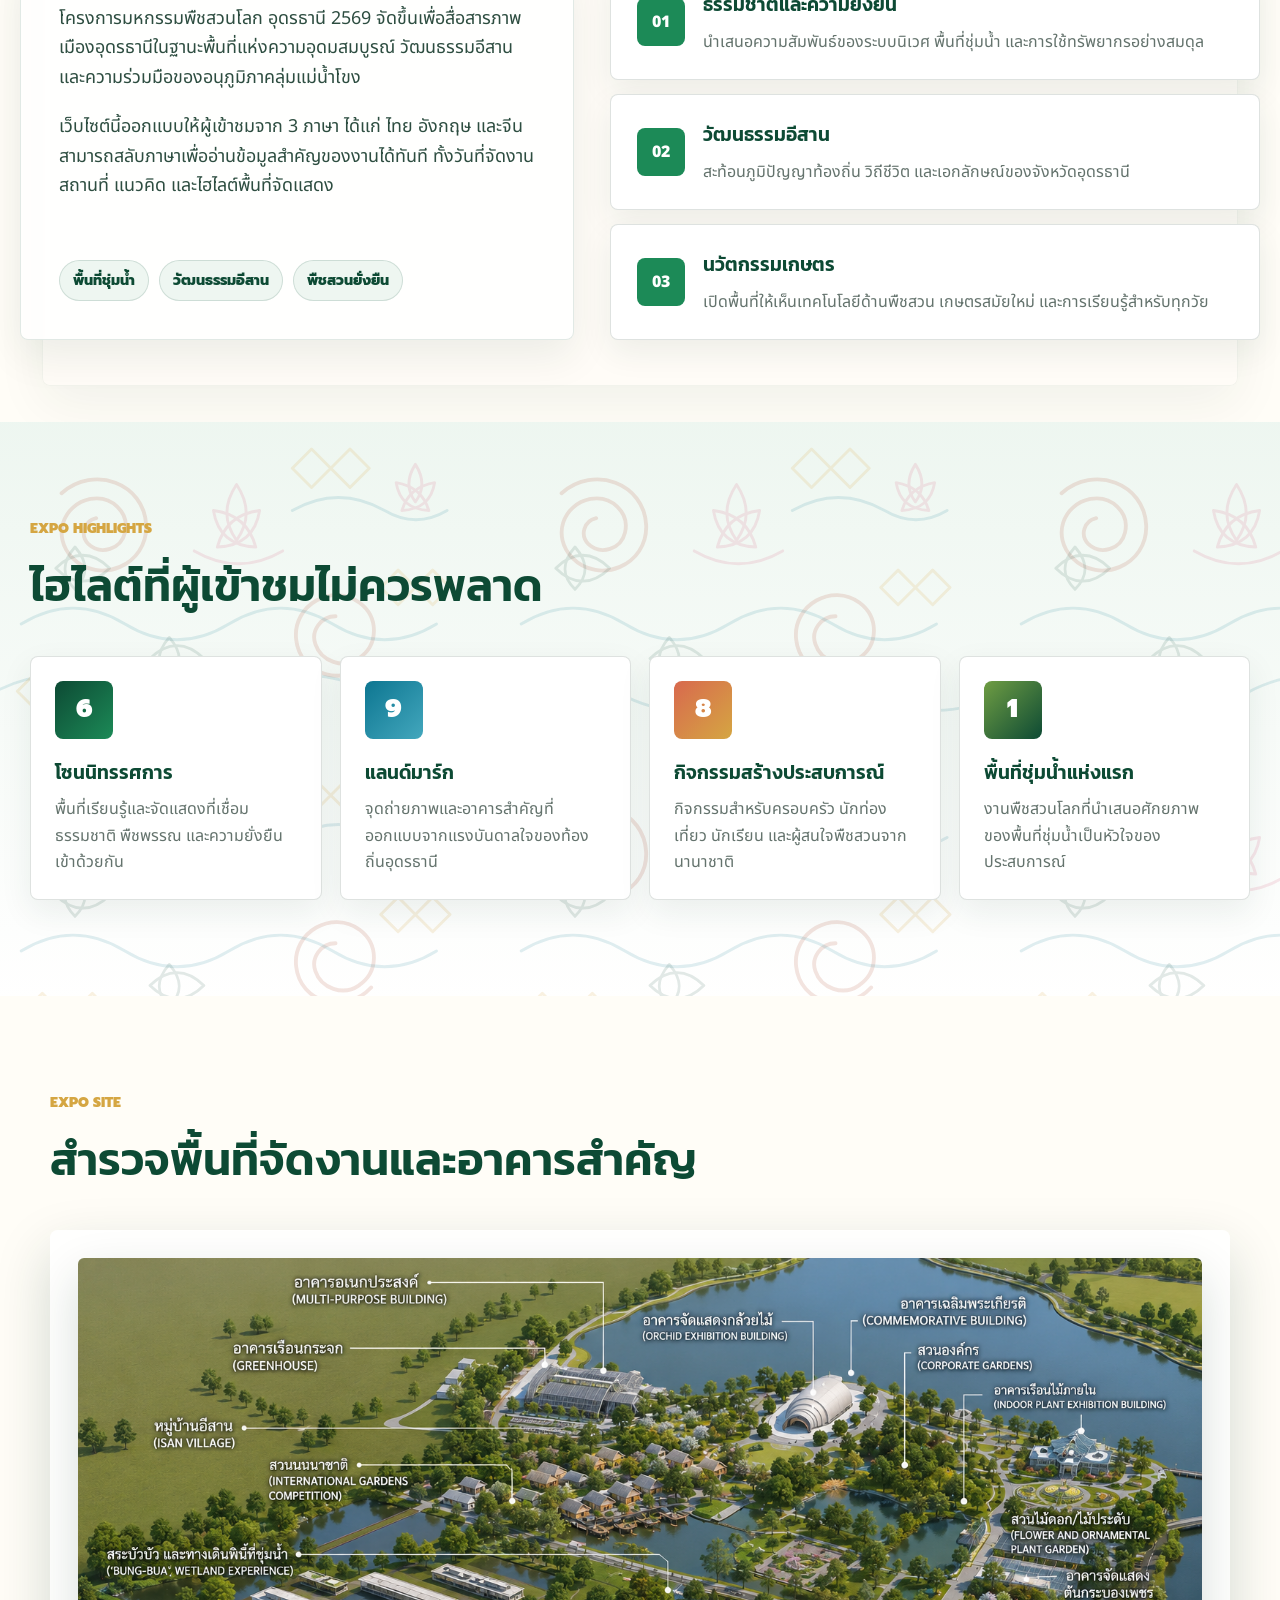
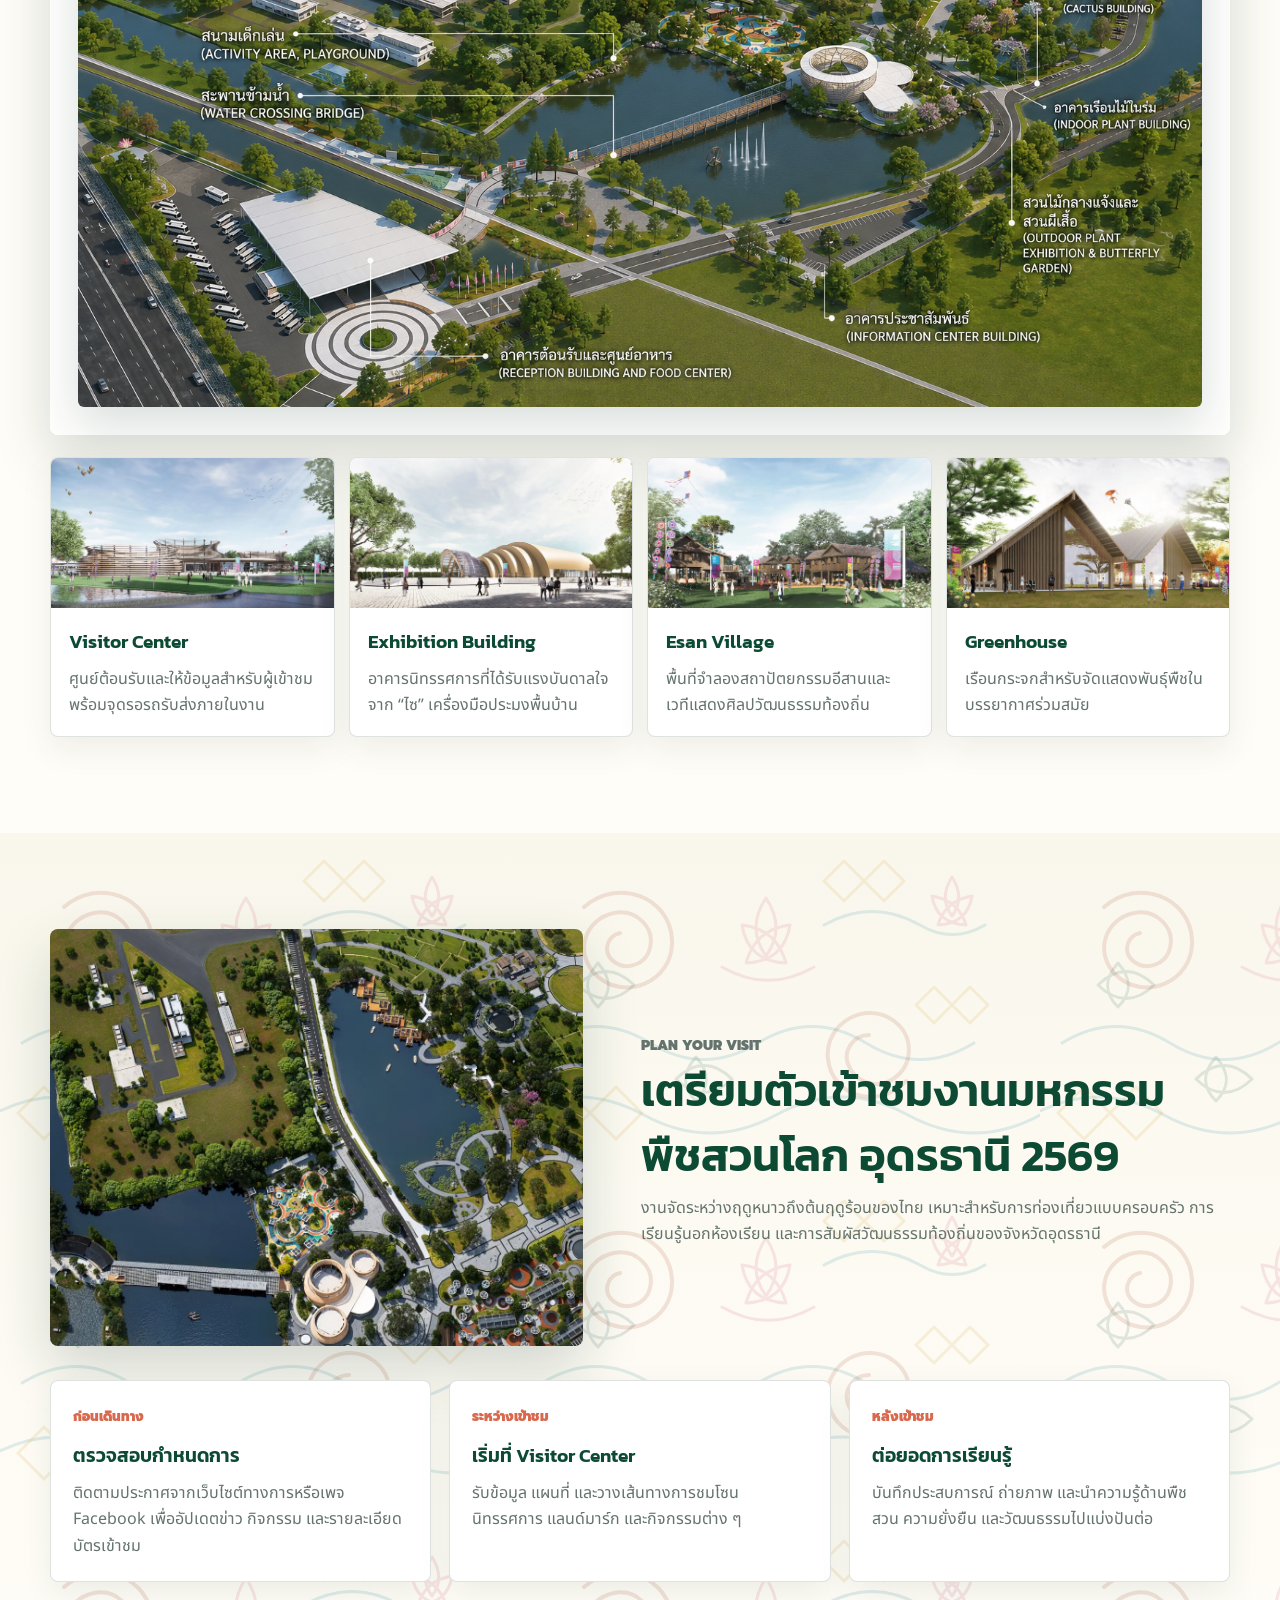
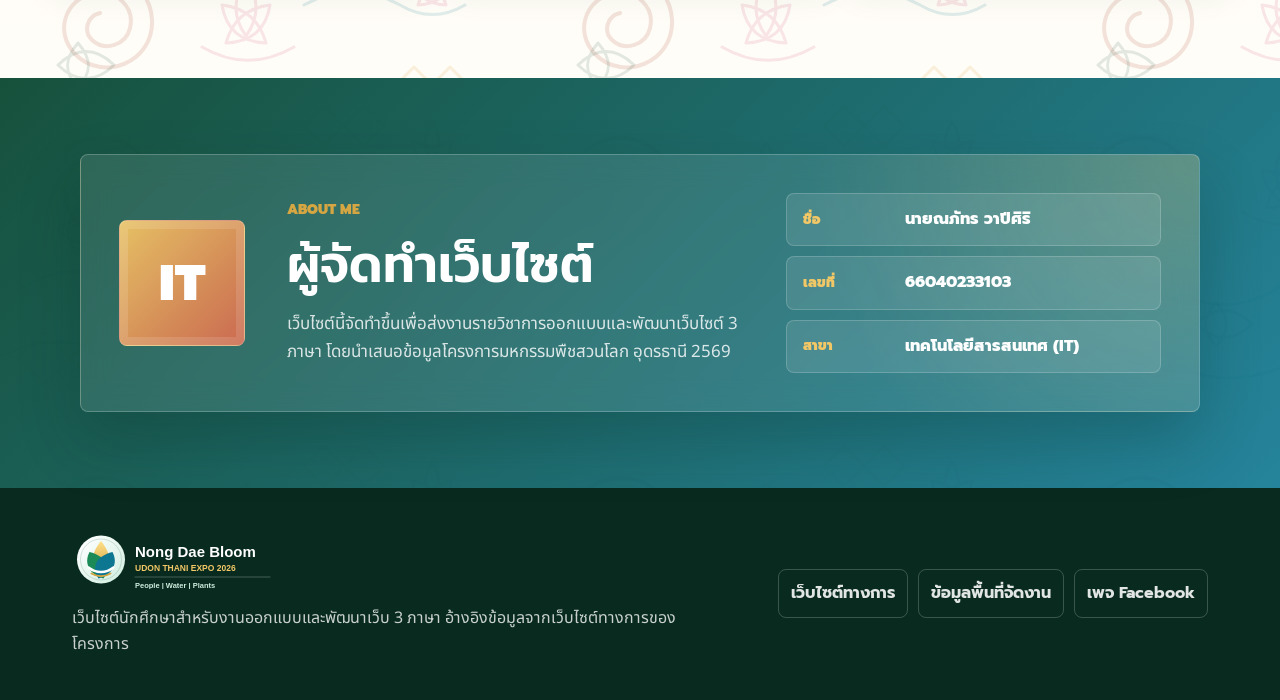
==== commit b075c63f: "Add files via upload" ====
--- a/index.html
+++ b/index.html
@@ -30,6 +30,7 @@
         <a href="#highlights" data-i18n="navHighlights">ไฮไลต์</a>
         <a href="#site" data-i18n="navSite">พื้นที่จัดงาน</a>
         <a href="#visit" data-i18n="navVisit">วางแผนเข้าชม</a>
+        <a href="#about-me" data-i18n="navAboutMe">ผู้จัดทำ</a>
         <a href="#sources" data-i18n="navSources">แหล่งข้อมูล</a>
       </div>
 
@@ -257,6 +258,33 @@
         </article>
       </div>
     </section>
+
+    <section id="about-me" class="section student-section">
+      <div class="student-card">
+        <div class="student-mark" aria-hidden="true">
+          <span>IT</span>
+        </div>
+        <div class="student-copy">
+          <p class="eyebrow" data-i18n="studentEyebrow">About Me</p>
+          <h2 data-i18n="studentTitle">ผู้จัดทำเว็บไซต์</h2>
+          <p data-i18n="studentBody">เว็บไซต์นี้จัดทำขึ้นเพื่อส่งงานรายวิชาการออกแบบและพัฒนาเว็บไซต์ 3 ภาษา โดยนำเสนอข้อมูลโครงการมหกรรมพืชสวนโลก อุดรธานี 2569</p>
+        </div>
+        <dl class="student-details" aria-label="Student information">
+          <div>
+            <dt data-i18n="studentNameLabel">ชื่อ</dt>
+            <dd data-i18n="studentName">นายณภัทร วาปีศิริ</dd>
+          </div>
+          <div>
+            <dt data-i18n="studentIdLabel">เลขที่</dt>
+            <dd data-i18n="studentId">66040233103</dd>
+          </div>
+          <div>
+            <dt data-i18n="studentMajorLabel">สาขา</dt>
+            <dd data-i18n="studentMajor">เทคโนโลยีสารสนเทศ (IT)</dd>
+          </div>
+        </dl>
+      </div>
+    </section>
   </main>
 
   <footer id="sources" class="site-footer">
--- a/style.css
+++ b/style.css
@@ -918,6 +918,100 @@
   font-weight: 900;
 }
 
+.student-section {
+  max-width: none;
+  padding-top: 76px;
+  padding-bottom: 76px;
+  background:
+    linear-gradient(135deg, rgba(13, 74, 52, 0.96), rgba(13, 118, 145, 0.9)),
+    var(--udon-pattern);
+  background-size: auto, 520px 340px;
+}
+
+.student-card {
+  display: grid;
+  grid-template-columns: auto minmax(280px, 1fr) minmax(280px, 0.82fr);
+  gap: clamp(20px, 4vw, 42px);
+  align-items: center;
+  max-width: 1120px;
+  margin: 0 auto;
+  padding: clamp(24px, 4vw, 38px);
+  border: 1px solid rgba(255, 255, 255, 0.22);
+  border-radius: 8px;
+  color: #fff;
+  background:
+    radial-gradient(circle at top right, rgba(242, 199, 102, 0.22), transparent 34%),
+    rgba(255, 255, 255, 0.1);
+  box-shadow: 0 28px 62px rgba(5, 34, 25, 0.22);
+  backdrop-filter: blur(14px);
+}
+
+.student-mark {
+  display: grid;
+  place-items: center;
+  width: clamp(92px, 12vw, 126px);
+  aspect-ratio: 1;
+  border: 1px solid rgba(255, 255, 255, 0.28);
+  border-radius: 8px;
+  background:
+    linear-gradient(135deg, rgba(242, 199, 102, 0.94), rgba(216, 105, 78, 0.92));
+  box-shadow: inset 0 0 0 8px rgba(255, 255, 255, 0.12);
+}
+
+.student-mark span {
+  font-family: var(--font-ui);
+  font-size: clamp(2rem, 4vw, 3.2rem);
+  font-weight: 900;
+  letter-spacing: 0;
+}
+
+.student-copy h2 {
+  margin: 0;
+  font-family: var(--font-heading);
+  font-size: clamp(2rem, 4vw, 3.2rem);
+  font-weight: 600;
+  line-height: 1.2;
+}
+
+.student-copy p:last-child {
+  max-width: 620px;
+  margin: 16px 0 0;
+  color: rgba(255, 255, 255, 0.82);
+  font-size: 1.06rem;
+}
+
+.student-details {
+  display: grid;
+  gap: 10px;
+  margin: 0;
+}
+
+.student-details div {
+  display: grid;
+  grid-template-columns: 88px 1fr;
+  gap: 14px;
+  align-items: center;
+  padding: 14px 16px;
+  border: 1px solid rgba(255, 255, 255, 0.18);
+  border-radius: 8px;
+  background: rgba(255, 255, 255, 0.1);
+}
+
+.student-details dt {
+  color: var(--sun);
+  font-family: var(--font-ui);
+  font-size: 0.84rem;
+  font-weight: 900;
+}
+
+.student-details dd {
+  margin: 0;
+  color: #fff;
+  font-family: var(--font-ui);
+  font-weight: 800;
+  line-height: 1.45;
+}
+
 .site-footer {
   display: grid;
   grid-template-columns: minmax(280px, 1fr) auto;
@@ -1022,8 +1116,13 @@
 
   .about-grid,
   .site-layout,
-  .visit-banner {
+  .visit-banner,
+  .student-card {
     grid-template-columns: 1fr;
+  }
+
+  .student-mark {
+    width: 104px;
   }
 }
 
@@ -1136,6 +1235,19 @@
     padding: 0 18px 18px;
   }
 
+  .student-section {
+    padding: 56px 14px;
+  }
+
+  .student-card {
+    padding: 22px;
+  }
+
+  .student-details div {
+    grid-template-columns: 1fr;
+    gap: 4px;
+  }
+
   .site-footer {
     grid-template-columns: 1fr;
   }
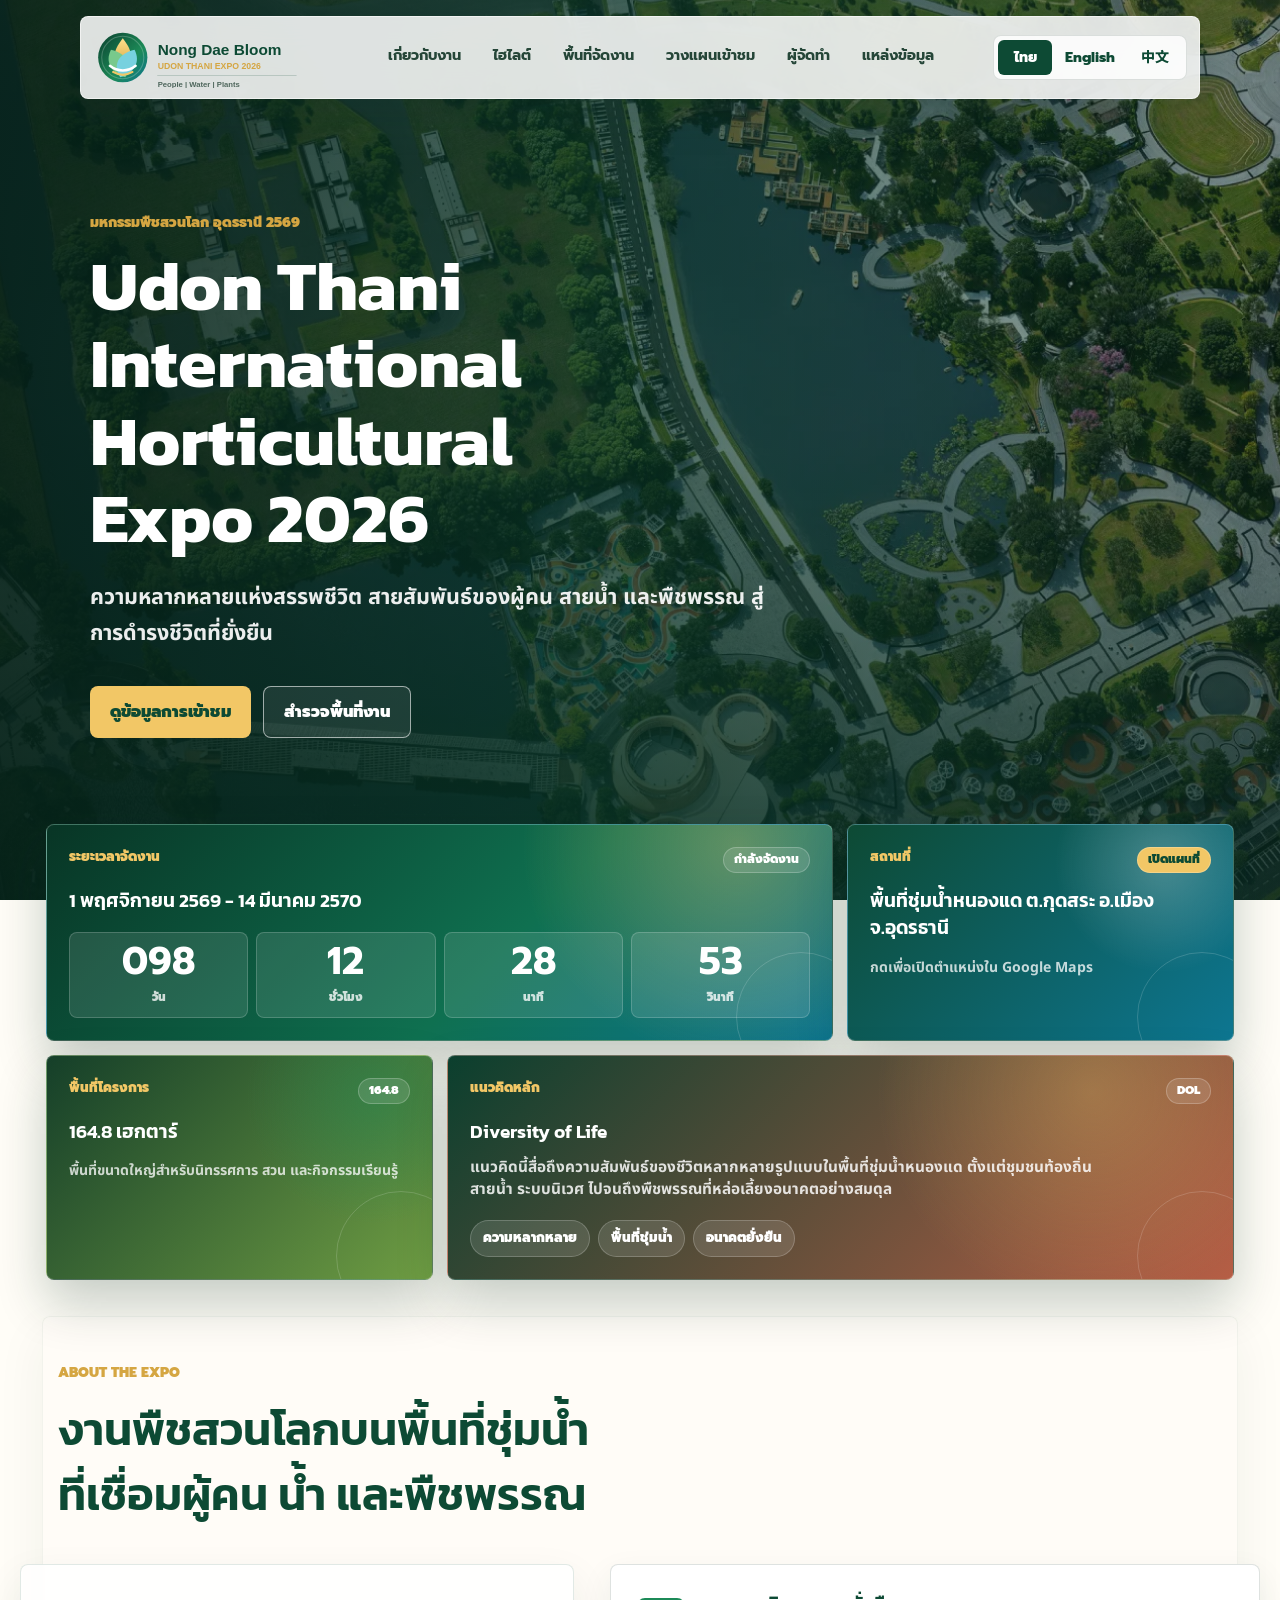
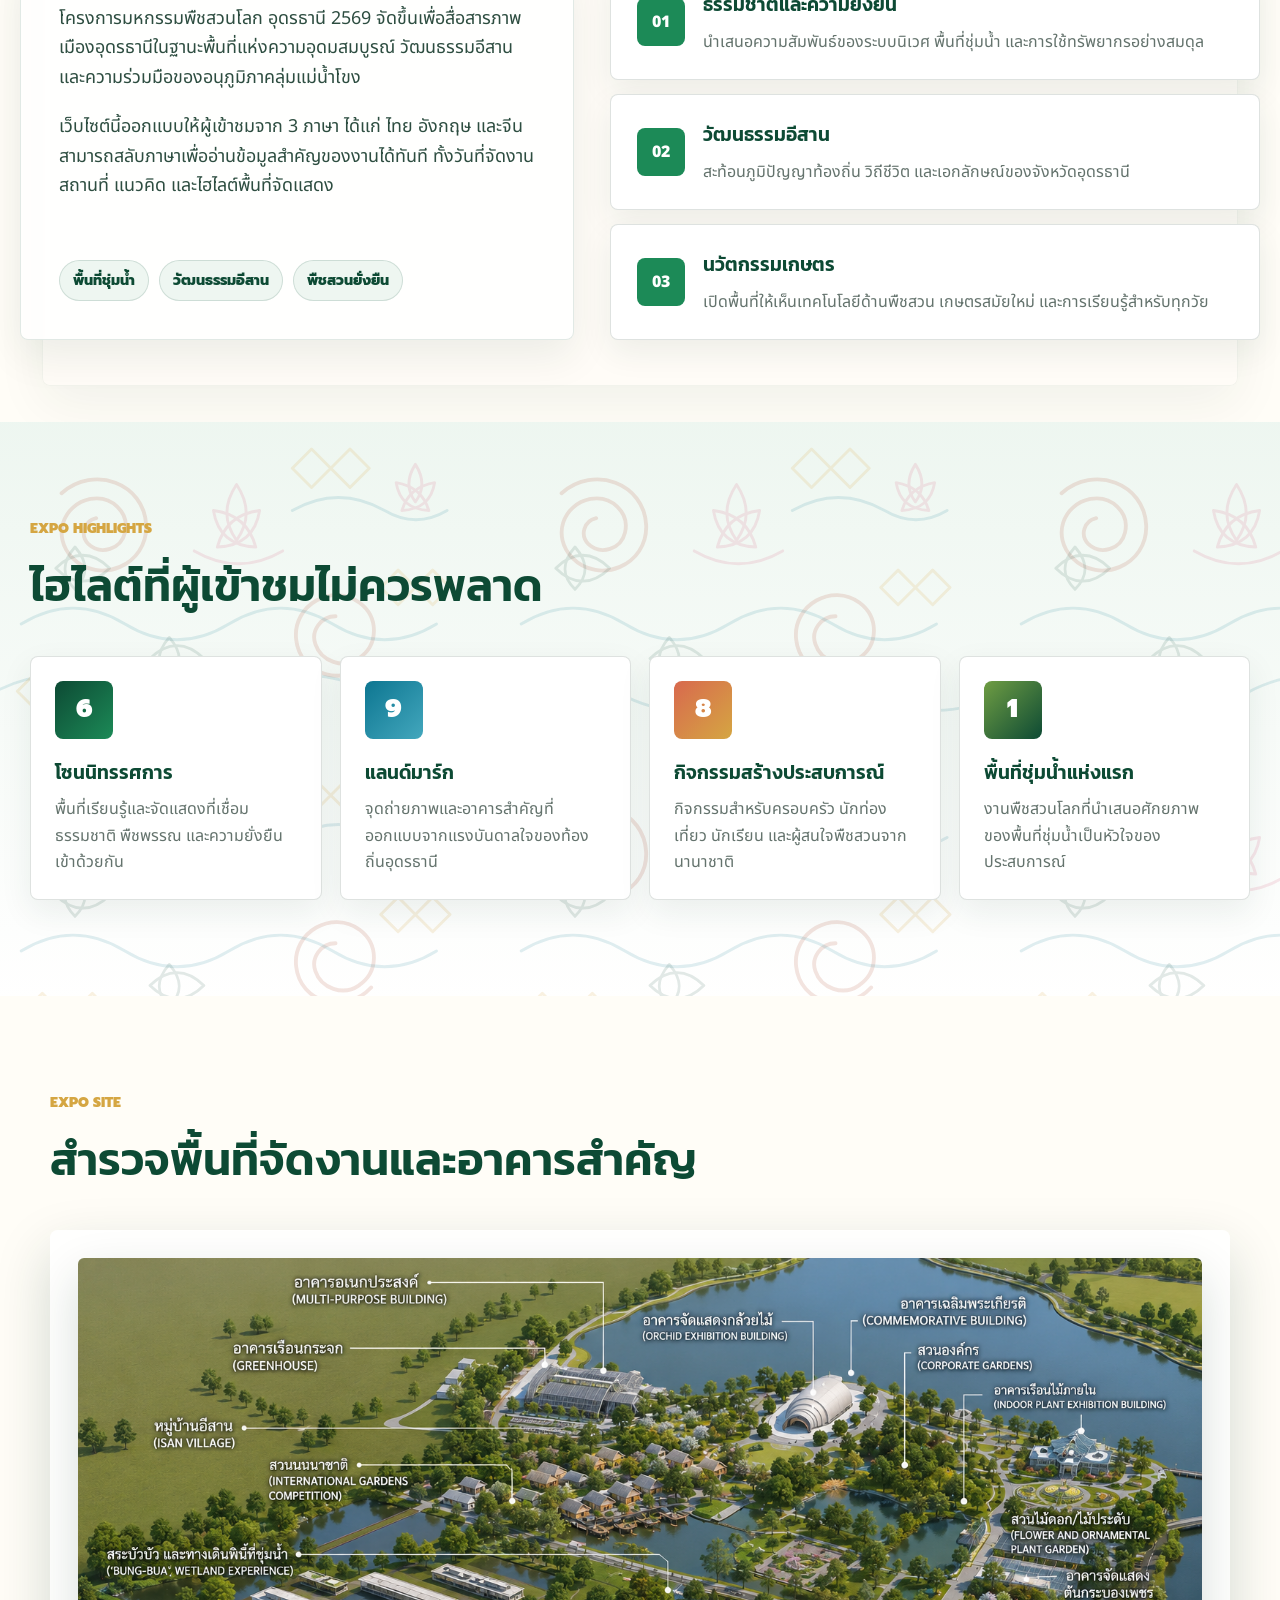
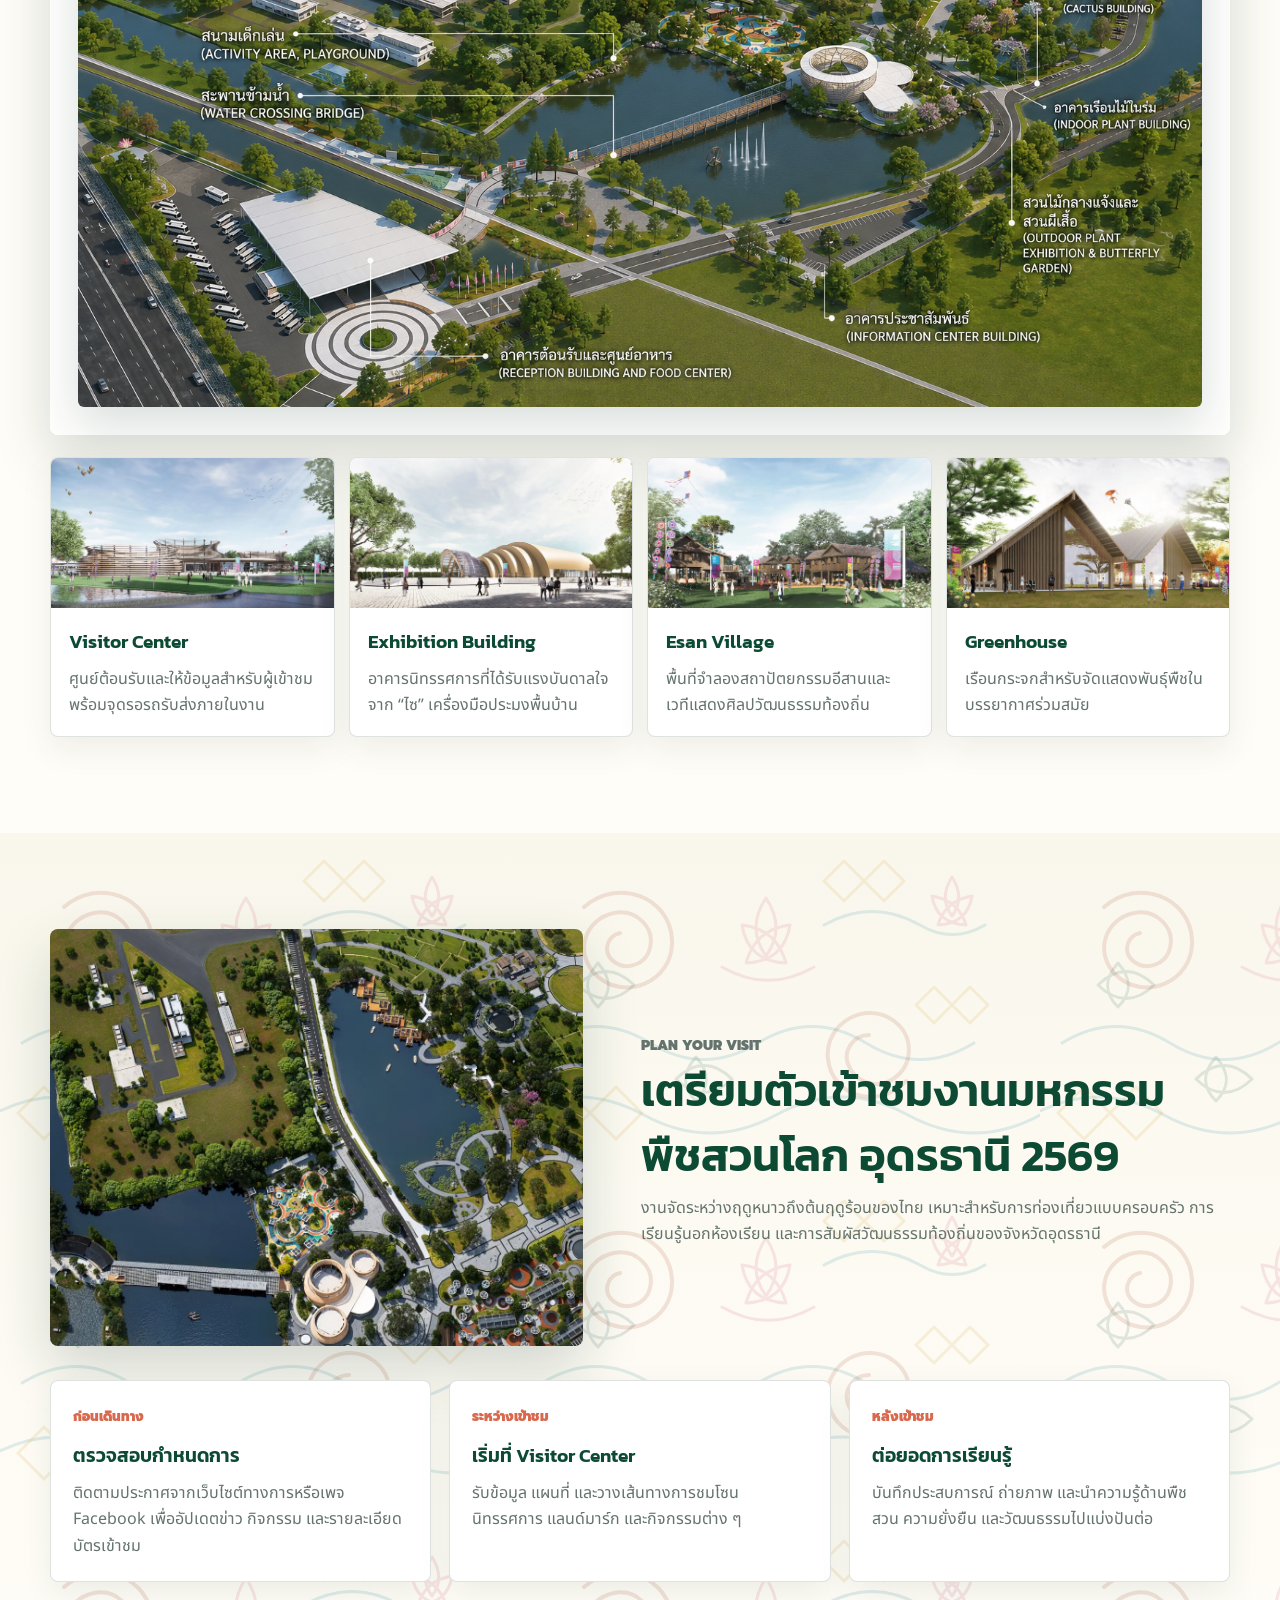
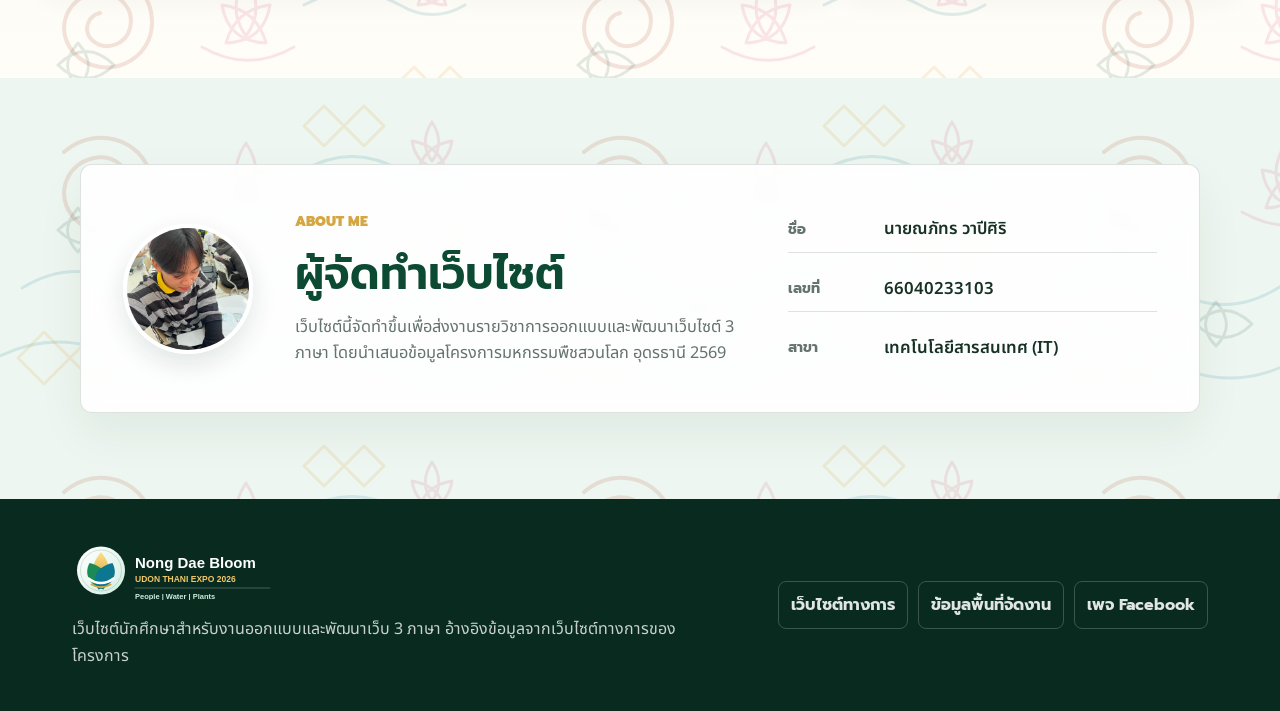
==== commit 0d45e537: "fix about me" ====
--- a/index.html
+++ b/index.html
@@ -261,8 +261,8 @@
 
     <section id="about-me" class="section student-section">
       <div class="student-card">
-        <div class="student-mark" aria-hidden="true">
-          <span>IT</span>
+        <div class="student-avatar">
+          <img src="assets/profile.jpg" alt="นายณภัทร วาปีศิริ" class="zoomable-image">
         </div>
         <div class="student-copy">
           <p class="eyebrow" data-i18n="studentEyebrow">About Me</p>
--- a/style.css
+++ b/style.css
@@ -920,12 +920,11 @@
 
 .student-section {
   max-width: none;
-  padding-top: 76px;
-  padding-bottom: 76px;
-  background:
-    linear-gradient(135deg, rgba(13, 74, 52, 0.96), rgba(13, 118, 145, 0.9)),
-    var(--udon-pattern);
-  background-size: auto, 520px 340px;
+  padding-top: 86px;
+  padding-bottom: 86px;
+  background: var(--mist);
+  background-image: var(--udon-pattern);
+  background-size: 520px 340px;
 }
 
 .student-card {
@@ -935,80 +934,85 @@
   align-items: center;
   max-width: 1120px;
   margin: 0 auto;
-  padding: clamp(24px, 4vw, 38px);
-  border: 1px solid rgba(255, 255, 255, 0.22);
-  border-radius: 8px;
-  color: #fff;
-  background:
-    radial-gradient(circle at top right, rgba(242, 199, 102, 0.22), transparent 34%),
-    rgba(255, 255, 255, 0.1);
-  box-shadow: 0 28px 62px rgba(5, 34, 25, 0.22);
-  backdrop-filter: blur(14px);
-}
-
-.student-mark {
-  display: grid;
-  place-items: center;
-  width: clamp(92px, 12vw, 126px);
+  padding: clamp(24px, 4vw, 42px);
+  border: 1px solid var(--line);
+  border-radius: 12px;
+  color: var(--ink);
+  background: rgba(255, 255, 255, 0.9);
+  box-shadow: 0 20px 48px rgba(12, 51, 38, 0.06);
+  backdrop-filter: blur(8px);
+}
+
+.student-avatar {
+  width: clamp(100px, 12vw, 130px);
   aspect-ratio: 1;
-  border: 1px solid rgba(255, 255, 255, 0.28);
-  border-radius: 8px;
-  background:
-    linear-gradient(135deg, rgba(242, 199, 102, 0.94), rgba(216, 105, 78, 0.92));
-  box-shadow: inset 0 0 0 8px rgba(255, 255, 255, 0.12);
-}
-
-.student-mark span {
-  font-family: var(--font-ui);
-  font-size: clamp(2rem, 4vw, 3.2rem);
-  font-weight: 900;
-  letter-spacing: 0;
+  border-radius: 50%;
+  overflow: hidden;
+  border: 4px solid #fff;
+  box-shadow: 0 10px 25px rgba(12, 51, 38, 0.12);
+  display: flex;
+}
+
+.student-avatar img {
+  width: 100%;
+  height: 100%;
+  object-fit: cover;
+  transition: transform 0.3s ease;
+}
+
+.student-avatar:hover img {
+  transform: scale(1.08);
 }
 
 .student-copy h2 {
   margin: 0;
+  color: var(--forest);
   font-family: var(--font-heading);
-  font-size: clamp(2rem, 4vw, 3.2rem);
+  font-size: clamp(1.8rem, 3.5vw, 2.8rem);
   font-weight: 600;
-  line-height: 1.2;
+  line-height: 1.25;
 }
 
 .student-copy p:last-child {
   max-width: 620px;
-  margin: 16px 0 0;
-  color: rgba(255, 255, 255, 0.82);
-  font-size: 1.06rem;
+  margin: 12px 0 0;
+  color: var(--muted);
+  font-size: 1.02rem;
+  line-height: 1.6;
 }
 
 .student-details {
   display: grid;
-  gap: 10px;
+  gap: 14px;
   margin: 0;
 }
 
 .student-details div {
   display: grid;
-  grid-template-columns: 88px 1fr;
-  gap: 14px;
+  grid-template-columns: 80px 1fr;
+  gap: 16px;
   align-items: center;
-  padding: 14px 16px;
-  border: 1px solid rgba(255, 255, 255, 0.18);
-  border-radius: 8px;
-  background: rgba(255, 255, 255, 0.1);
+  padding: 10px 0;
+  border-bottom: 1px solid var(--line);
+}
+
+.student-details div:last-child {
+  border-bottom: none;
 }
 
 .student-details dt {
-  color: var(--sun);
-  font-family: var(--font-ui);
-  font-size: 0.84rem;
-  font-weight: 900;
+  color: var(--muted);
+  font-family: var(--font-ui);
+  font-size: 0.9rem;
+  font-weight: 700;
 }
 
 .student-details dd {
   margin: 0;
-  color: #fff;
-  font-family: var(--font-ui);
-  font-weight: 800;
+  color: var(--ink);
+  font-family: var(--font-ui);
+  font-weight: 600;
+  font-size: 1.05rem;
   line-height: 1.45;
 }
 
@@ -1121,8 +1125,9 @@
     grid-template-columns: 1fr;
   }
 
-  .student-mark {
+  .student-avatar {
     width: 104px;
+    margin: 0 auto 12px;
   }
 }
 
